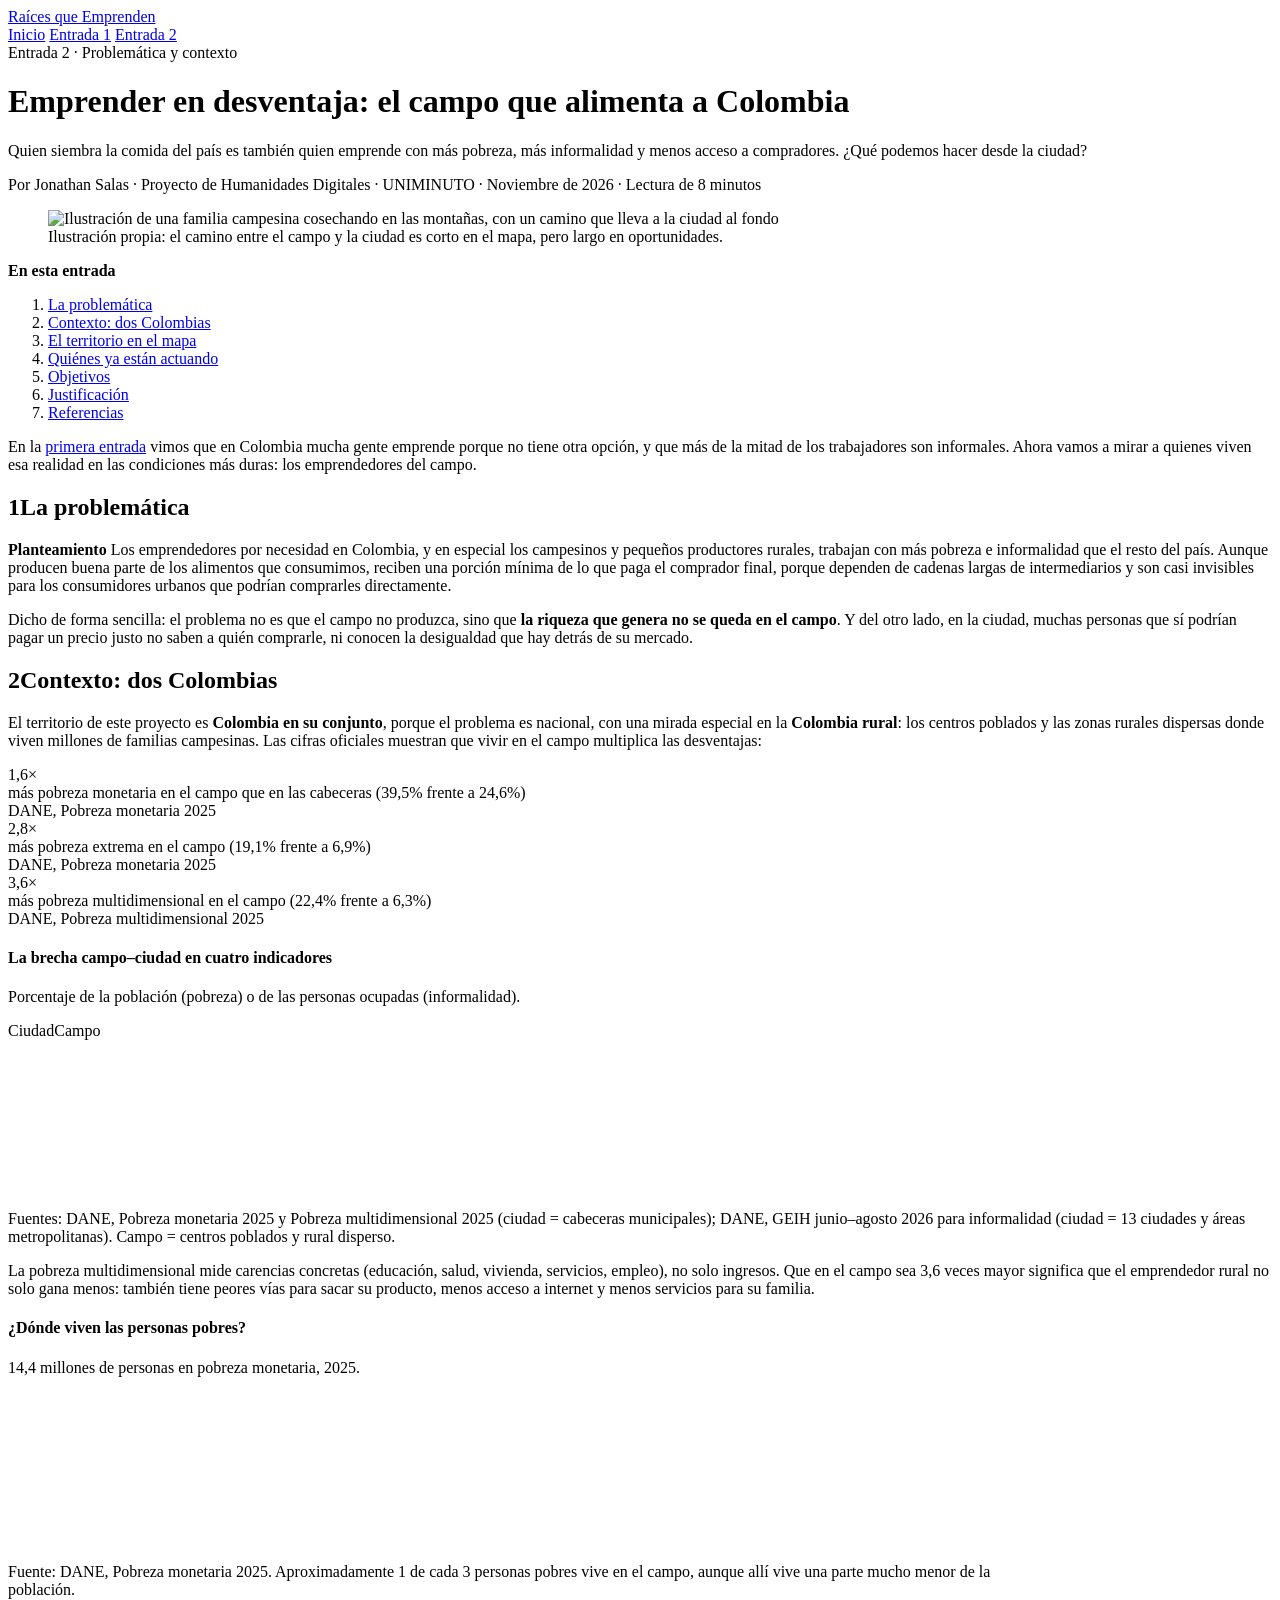
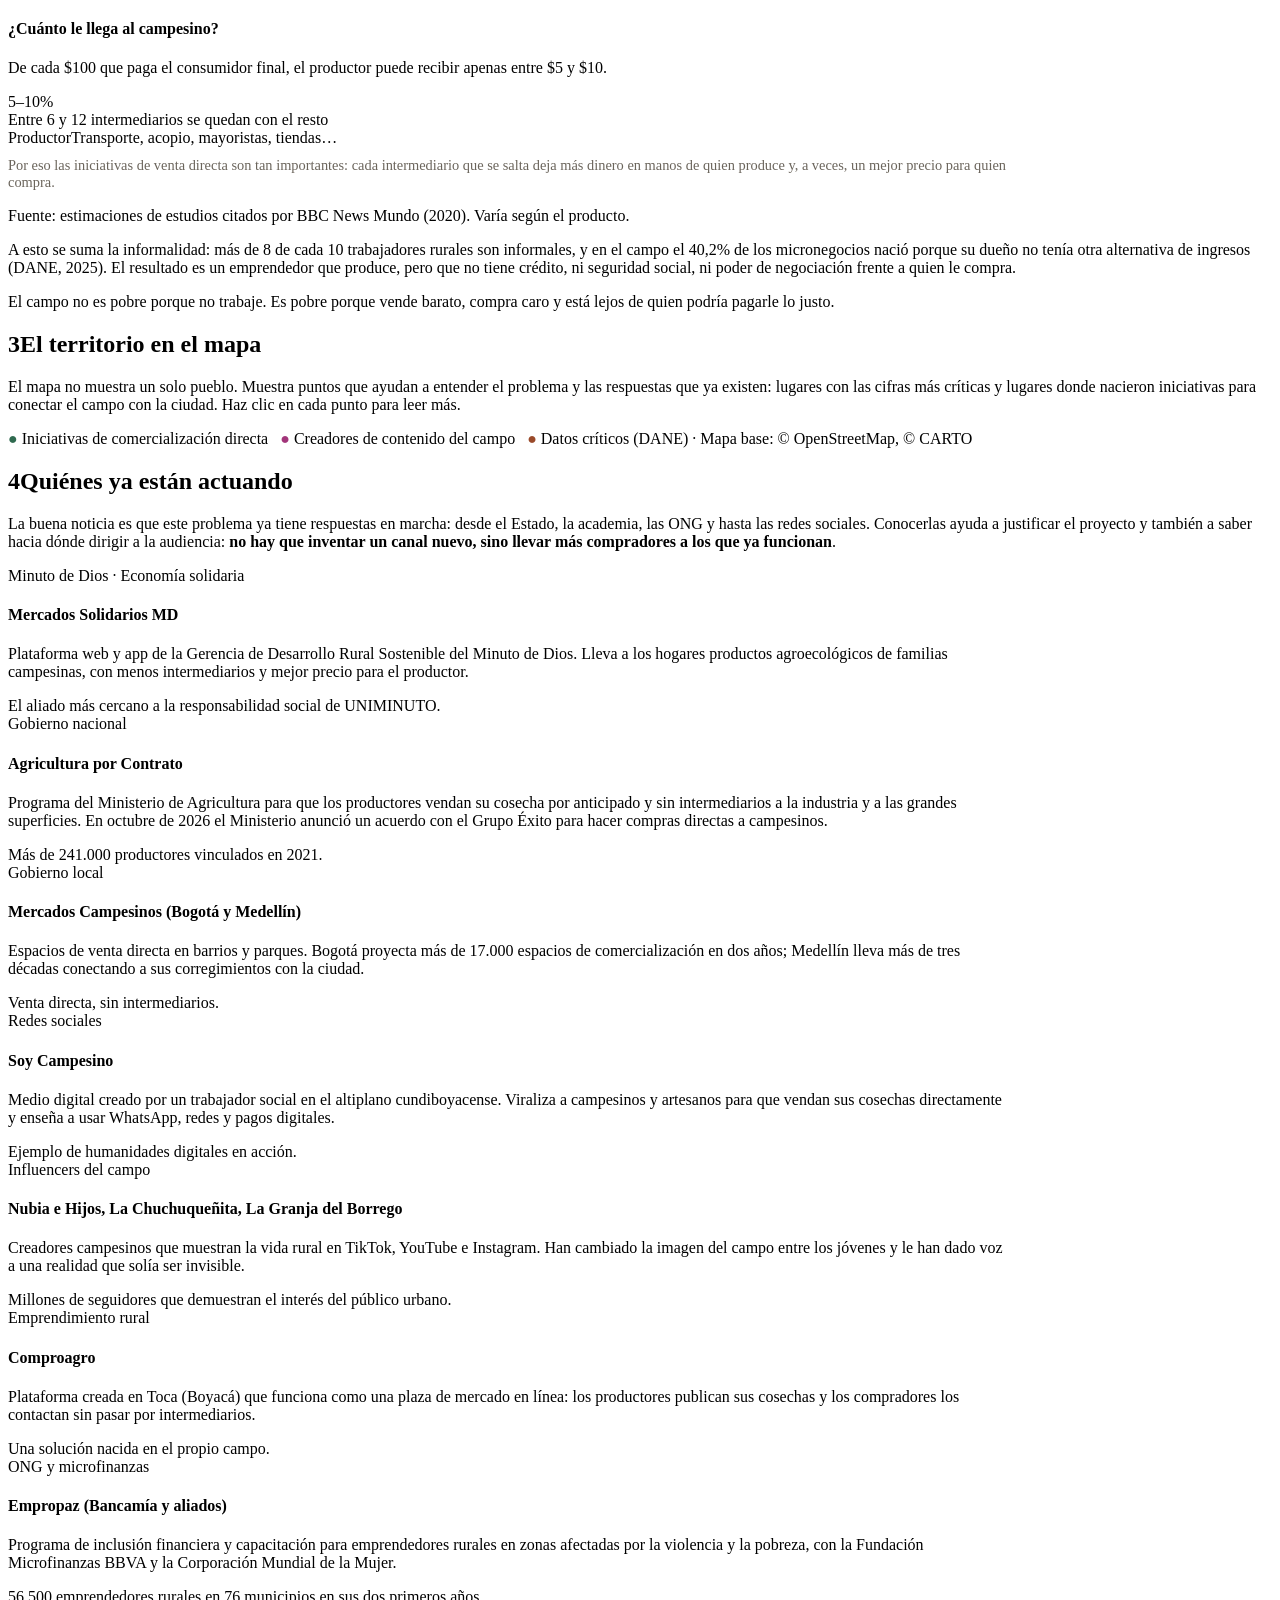
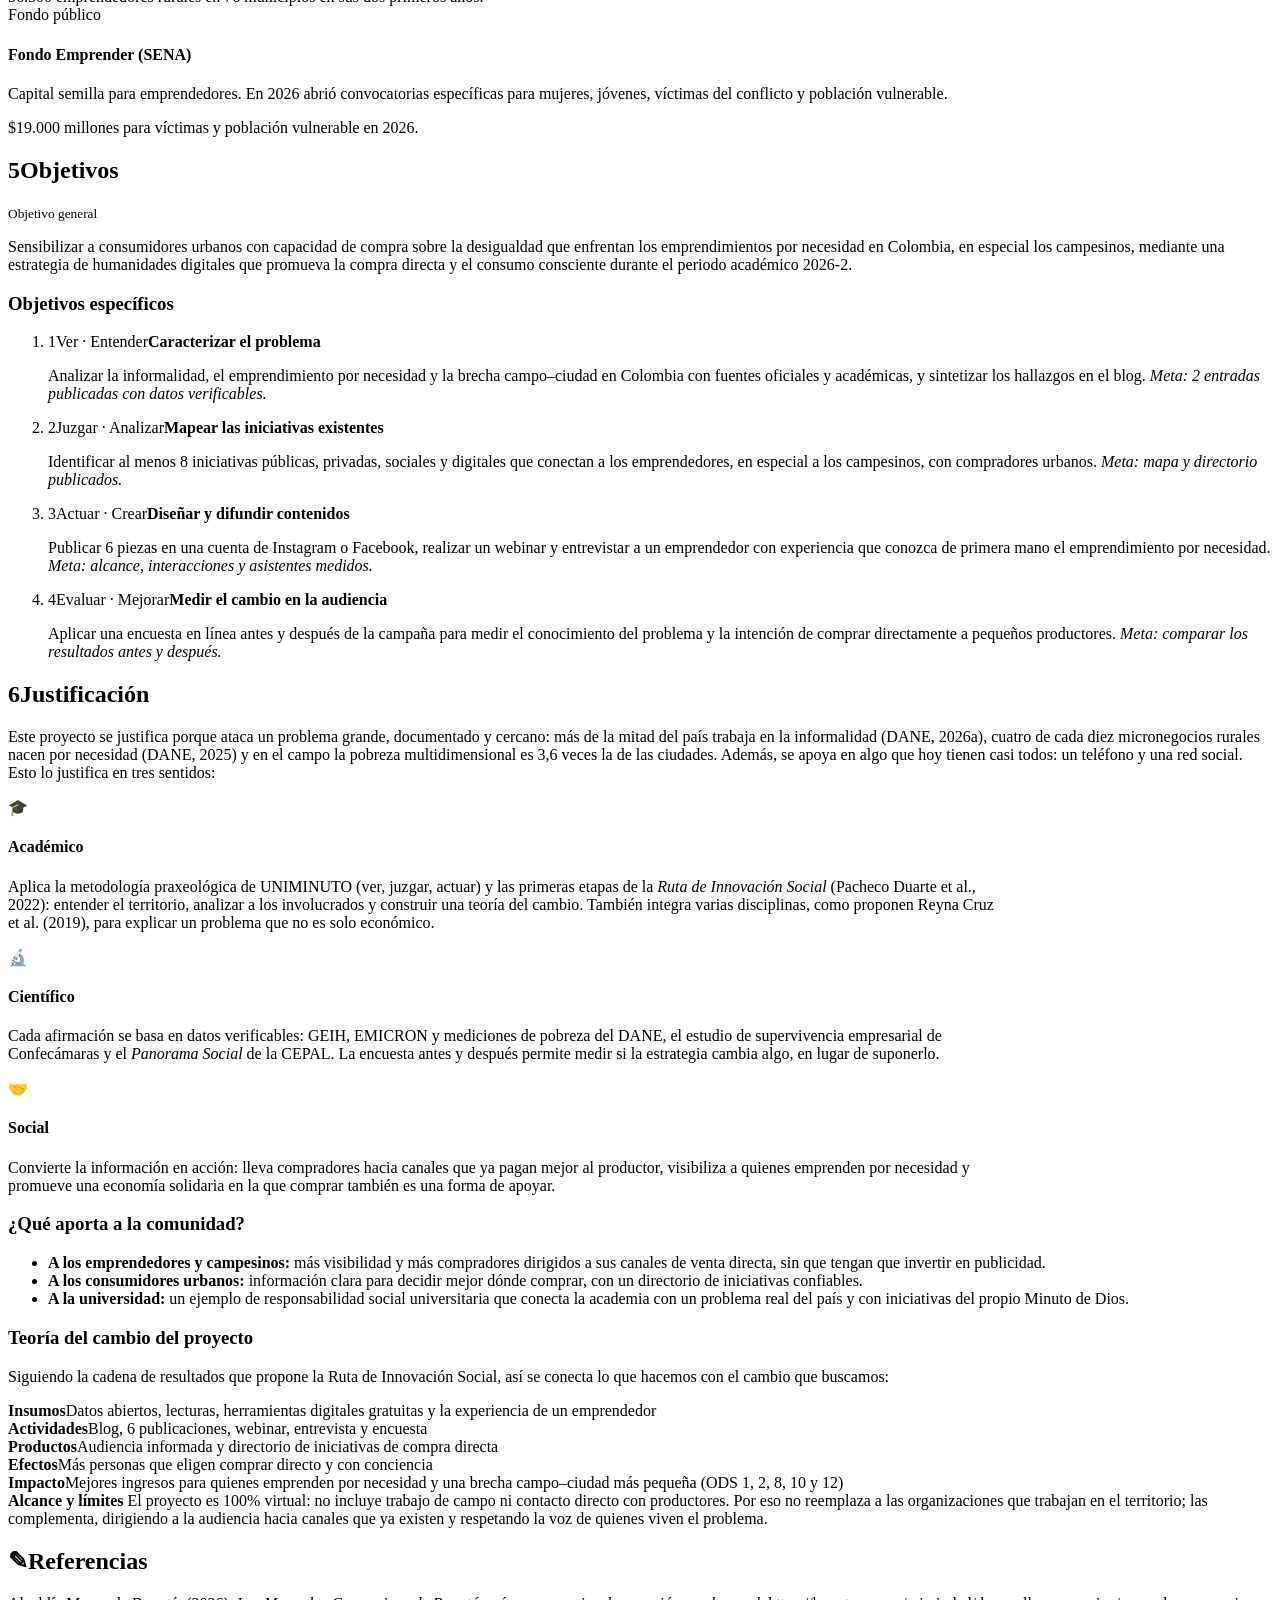
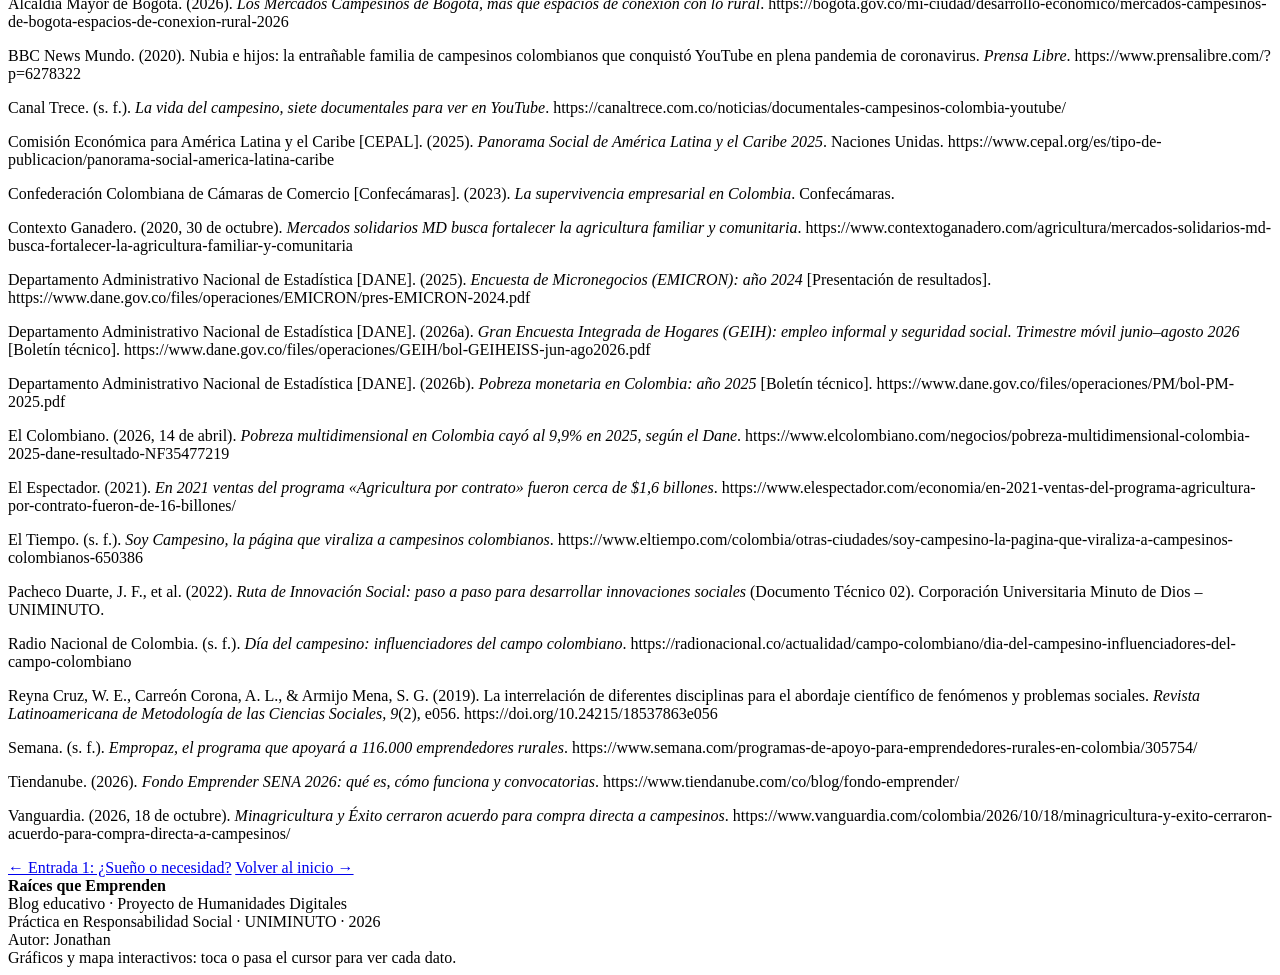
==== entrada-2.html @ 7515c610 "Add files via upload" ====
<!DOCTYPE html>
<html lang="es">
<head>
  <meta charset="utf-8">
  <meta name="viewport" content="width=device-width, initial-scale=1">
  <title>Emprender en desventaja: el campo que alimenta a Colombia | Raíces que Emprenden</title>
  <meta name="description" content="Entrada 2: problemática, contexto con mapa, objetivos, justificación y referencias del proyecto sobre emprendimiento por necesidad y brecha campo–ciudad en Colombia.">
  <link rel="icon" href="assets/img/logo.svg" type="image/svg+xml">
  <link rel="preconnect" href="https://fonts.googleapis.com">
  <link rel="preconnect" href="https://fonts.gstatic.com" crossorigin>
  <link href="https://fonts.googleapis.com/css2?family=Fraunces:ital,opsz,wght@0,9..144,600;0,9..144,700;0,9..144,800;1,9..144,700&family=Inter:wght@400;500;600;700;800&display=swap" rel="stylesheet">
  <link rel="stylesheet" href="assets/vendor/leaflet.css">
  <link rel="stylesheet" href="assets/css/styles.css">
</head>
<body>

<header class="topbar">
  <div class="topbar-inner">
    <a class="marca" href="index.html"><img class="marca-logo" src="assets/img/logo.svg" alt=""><span class="marca-nombre">Raíces que Emprenden</span></a>
    <nav class="nav" aria-label="Principal">
      <a href="index.html">Inicio</a>
      <a href="entrada-1.html">Entrada 1</a>
      <a href="entrada-2.html" aria-current="page">Entrada 2</a>
    </nav>
  </div>
</header>

<header class="post-header">
  <span class="eyebrow">Entrada 2 · Problemática y contexto</span>
  <h1>Emprender en desventaja: el campo que alimenta a Colombia</h1>
  <p class="subtitulo">Quien siembra la comida del país es también quien emprende con más pobreza, más informalidad y menos acceso a compradores. ¿Qué podemos hacer desde la ciudad?</p>
  <p class="meta">Por Jonathan Salas · Proyecto de Humanidades Digitales · UNIMINUTO · Noviembre de 2026 · Lectura de 8 minutos</p>
</header>

<div class="portada-entrada">
  <figure>
    <img src="assets/img/portada-entrada2.svg" alt="Ilustración de una familia campesina cosechando en las montañas, con un camino que lleva a la ciudad al fondo">
    <figcaption>Ilustración propia: el camino entre el campo y la ciudad es corto en el mapa, pero largo en oportunidades.</figcaption>
  </figure>
</div>

<main class="contenido">

  <nav class="indice" aria-label="Contenido de la entrada">
    <strong>En esta entrada</strong>
    <ol>
      <li><a href="#problematica">La problemática</a></li>
      <li><a href="#contexto">Contexto: dos Colombias</a></li>
      <li><a href="#mapa-sec">El territorio en el mapa</a></li>
      <li><a href="#iniciativas">Quiénes ya están actuando</a></li>
      <li><a href="#objetivos">Objetivos</a></li>
      <li><a href="#justificacion">Justificación</a></li>
      <li><a href="#referencias">Referencias</a></li>
    </ol>
  </nav>

  <p>En la <a href="entrada-1.html">primera entrada</a> vimos que en Colombia mucha gente emprende porque no tiene otra opción, y que más de la mitad de los trabajadores son informales. Ahora vamos a mirar a quienes viven esa realidad en las condiciones más duras: los emprendedores del campo.</p>

  <h2 id="problematica"><span class="num">1</span>La problemática</h2>

  <div class="nota tierra">
    <b class="titulo">Planteamiento</b>
    Los emprendedores por necesidad en Colombia, y en especial los campesinos y pequeños productores rurales, trabajan con más pobreza e informalidad que el resto del país. Aunque producen buena parte de los alimentos que consumimos, reciben una porción mínima de lo que paga el comprador final, porque dependen de cadenas largas de intermediarios y son casi invisibles para los consumidores urbanos que podrían comprarles directamente.
  </div>

  <p>Dicho de forma sencilla: el problema no es que el campo no produzca, sino que <strong>la riqueza que genera no se queda en el campo</strong>. Y del otro lado, en la ciudad, muchas personas que sí podrían pagar un precio justo no saben a quién comprarle, ni conocen la desigualdad que hay detrás de su mercado.</p>

  <h2 id="contexto"><span class="num">2</span>Contexto: dos Colombias</h2>
  <p>El territorio de este proyecto es <strong>Colombia en su conjunto</strong>, porque el problema es nacional, con una mirada especial en la <strong>Colombia rural</strong>: los centros poblados y las zonas rurales dispersas donde viven millones de familias campesinas. Las cifras oficiales muestran que vivir en el campo multiplica las desventajas:</p>

  <div class="cifras">
    <div class="cifra campo"><div class="valor">1,6×</div><div class="etiqueta">más pobreza monetaria en el campo que en las cabeceras (39,5% frente a 24,6%)</div><div class="fuente">DANE, Pobreza monetaria 2025</div></div>
    <div class="cifra campo"><div class="valor">2,8×</div><div class="etiqueta">más pobreza extrema en el campo (19,1% frente a 6,9%)</div><div class="fuente">DANE, Pobreza monetaria 2025</div></div>
    <div class="cifra campo"><div class="valor">3,6×</div><div class="etiqueta">más pobreza multidimensional en el campo (22,4% frente a 6,3%)</div><div class="fuente">DANE, Pobreza multidimensional 2025</div></div>
  </div>

  <div class="grafico">
    <h4>La brecha campo–ciudad en cuatro indicadores</h4>
    <p class="bajada">Porcentaje de la población (pobreza) o de las personas ocupadas (informalidad).</p>
    <div class="leyenda"><span class="l-ciudad">Ciudad</span><span class="l-campo">Campo</span></div>
    <div class="lienzo"><canvas id="g-brecha" aria-label="Gráfico de barras: pobreza monetaria ciudad 24,6% campo 39,5%; pobreza extrema 6,9% y 19,1%; pobreza multidimensional 6,3% y 22,4%; informalidad 40,7% y 83,1%"></canvas></div>
    <p class="fuente">Fuentes: DANE, Pobreza monetaria 2025 y Pobreza multidimensional 2025 (ciudad = cabeceras municipales); DANE, GEIH junio–agosto 2026 para informalidad (ciudad = 13 ciudades y áreas metropolitanas). Campo = centros poblados y rural disperso.</p>
  </div>

  <p>La pobreza multidimensional mide carencias concretas (educación, salud, vivienda, servicios, empleo), no solo ingresos. Que en el campo sea 3,6 veces mayor significa que el emprendedor rural no solo gana menos: también tiene peores vías para sacar su producto, menos acceso a internet y menos servicios para su familia.</p>

  <div class="dos-col amplio" style="max-width:1000px">
    <div class="grafico">
      <h4>¿Dónde viven las personas pobres?</h4>
      <p class="bajada">14,4 millones de personas en pobreza monetaria, 2025.</p>
      <div class="lienzo bajo"><canvas id="g-pobres" aria-label="Gráfico de dona: 9,8 millones en ciudades y cabeceras, 4,6 millones en el campo"></canvas></div>
      <p class="fuente">Fuente: DANE, Pobreza monetaria 2025. Aproximadamente 1 de cada 3 personas pobres vive en el campo, aunque allí vive una parte mucho menor de la población.</p>
    </div>
    <div class="grafico">
      <h4>¿Cuánto le llega al campesino?</h4>
      <p class="bajada">De cada $100 que paga el consumidor final, el productor puede recibir apenas entre $5 y $10.</p>
      <div class="precio">
        <div class="barra"><div class="p-campesino">5–10%</div><div class="p-inter">Entre 6 y 12 intermediarios se quedan con el resto</div></div>
        <div class="rotulos"><span>Productor</span><span>Transporte, acopio, mayoristas, tiendas…</span></div>
      </div>
      <p style="font-size:.9rem;color:#6b655c;margin:10px 0 0">Por eso las iniciativas de venta directa son tan importantes: cada intermediario que se salta deja más dinero en manos de quien produce y, a veces, un mejor precio para quien compra.</p>
      <p class="fuente">Fuente: estimaciones de estudios citados por BBC News Mundo (2020). Varía según el producto.</p>
    </div>
  </div>

  <p>A esto se suma la informalidad: más de 8 de cada 10 trabajadores rurales son informales, y en el campo el 40,2% de los micronegocios nació porque su dueño no tenía otra alternativa de ingresos (DANE, 2025). El resultado es un emprendedor que produce, pero que no tiene crédito, ni seguridad social, ni poder de negociación frente a quien le compra.</p>

  <p class="destacado">El campo no es pobre porque no trabaje. Es pobre porque vende barato, compra caro y está lejos de quien podría pagarle lo justo.</p>

  <h2 id="mapa-sec"><span class="num">3</span>El territorio en el mapa</h2>
  <p>El mapa no muestra un solo pueblo. Muestra puntos que ayudan a entender el problema y las respuestas que ya existen: lugares con las cifras más críticas y lugares donde nacieron iniciativas para conectar el campo con la ciudad. Haz clic en cada punto para leer más.</p>

  <div class="mapa-wrap amplio" style="max-width:1000px">
    <div id="mapa" role="region" aria-label="Mapa de Colombia con iniciativas de venta directa y datos de pobreza e informalidad"></div>
    <div class="pie">
      <span style="color:#2f6a4f;font-weight:700">●</span> Iniciativas de comercialización directa &nbsp;
      <span style="color:#a2357a;font-weight:700">●</span> Creadores de contenido del campo &nbsp;
      <span style="color:#9a4a2a;font-weight:700">●</span> Datos críticos (DANE) · Mapa base: © OpenStreetMap, © CARTO
    </div>
  </div>

  <h2 id="iniciativas"><span class="num">4</span>Quiénes ya están actuando</h2>
  <p>La buena noticia es que este problema ya tiene respuestas en marcha: desde el Estado, la academia, las ONG y hasta las redes sociales. Conocerlas ayuda a justificar el proyecto y también a saber hacia dónde dirigir a la audiencia: <strong>no hay que inventar un canal nuevo, sino llevar más compradores a los que ya funcionan</strong>.</p>

  <div class="tarjetas amplio" style="max-width:1000px">
    <div class="tarjeta">
      <span class="tipo">Minuto de Dios · Economía solidaria</span>
      <h4>Mercados Solidarios MD</h4>
      <p>Plataforma web y app de la Gerencia de Desarrollo Rural Sostenible del Minuto de Dios. Lleva a los hogares productos agroecológicos de familias campesinas, con menos intermediarios y mejor precio para el productor.</p>
      <div class="dato">El aliado más cercano a la responsabilidad social de UNIMINUTO.</div>
    </div>
    <div class="tarjeta">
      <span class="tipo gob">Gobierno nacional</span>
      <h4>Agricultura por Contrato</h4>
      <p>Programa del Ministerio de Agricultura para que los productores vendan su cosecha por anticipado y sin intermediarios a la industria y a las grandes superficies. En octubre de 2026 el Ministerio anunció un acuerdo con el Grupo Éxito para hacer compras directas a campesinos.</p>
      <div class="dato">Más de 241.000 productores vinculados en 2021.</div>
    </div>
    <div class="tarjeta">
      <span class="tipo gob">Gobierno local</span>
      <h4>Mercados Campesinos (Bogotá y Medellín)</h4>
      <p>Espacios de venta directa en barrios y parques. Bogotá proyecta más de 17.000 espacios de comercialización en dos años; Medellín lleva más de tres décadas conectando a sus corregimientos con la ciudad.</p>
      <div class="dato">Venta directa, sin intermediarios.</div>
    </div>
    <div class="tarjeta">
      <span class="tipo red">Redes sociales</span>
      <h4>Soy Campesino</h4>
      <p>Medio digital creado por un trabajador social en el altiplano cundiboyacense. Viraliza a campesinos y artesanos para que vendan sus cosechas directamente y enseña a usar WhatsApp, redes y pagos digitales.</p>
      <div class="dato">Ejemplo de humanidades digitales en acción.</div>
    </div>
    <div class="tarjeta">
      <span class="tipo red">Influencers del campo</span>
      <h4>Nubia e Hijos, La Chuchuqueñita, La Granja del Borrego</h4>
      <p>Creadores campesinos que muestran la vida rural en TikTok, YouTube e Instagram. Han cambiado la imagen del campo entre los jóvenes y le han dado voz a una realidad que solía ser invisible.</p>
      <div class="dato">Millones de seguidores que demuestran el interés del público urbano.</div>
    </div>
    <div class="tarjeta">
      <span class="tipo">Emprendimiento rural</span>
      <h4>Comproagro</h4>
      <p>Plataforma creada en Toca (Boyacá) que funciona como una plaza de mercado en línea: los productores publican sus cosechas y los compradores los contactan sin pasar por intermediarios.</p>
      <div class="dato">Una solución nacida en el propio campo.</div>
    </div>
    <div class="tarjeta">
      <span class="tipo ong">ONG y microfinanzas</span>
      <h4>Empropaz (Bancamía y aliados)</h4>
      <p>Programa de inclusión financiera y capacitación para emprendedores rurales en zonas afectadas por la violencia y la pobreza, con la Fundación Microfinanzas BBVA y la Corporación Mundial de la Mujer.</p>
      <div class="dato">56.500 emprendedores rurales en 76 municipios en sus dos primeros años.</div>
    </div>
    <div class="tarjeta">
      <span class="tipo gob">Fondo público</span>
      <h4>Fondo Emprender (SENA)</h4>
      <p>Capital semilla para emprendedores. En 2026 abrió convocatorias específicas para mujeres, jóvenes, víctimas del conflicto y población vulnerable.</p>
      <div class="dato">$19.000 millones para víctimas y población vulnerable en 2026.</div>
    </div>
  </div>

  <h2 id="objetivos"><span class="num">5</span>Objetivos</h2>

  <div class="objetivo-general">
    <small>Objetivo general</small>
    <p>Sensibilizar a consumidores urbanos con capacidad de compra sobre la desigualdad que enfrentan los emprendimientos por necesidad en Colombia, en especial los campesinos, mediante una estrategia de humanidades digitales que promueva la compra directa y el consumo consciente durante el periodo académico 2026-2.</p>
  </div>

  <h3>Objetivos específicos</h3>
  <ol class="linea-tiempo">
    <li><span class="n">1</span><span class="etapa">Ver · Entender</span><b>Caracterizar el problema</b><p>Analizar la informalidad, el emprendimiento por necesidad y la brecha campo–ciudad en Colombia con fuentes oficiales y académicas, y sintetizar los hallazgos en el blog. <em>Meta: 2 entradas publicadas con datos verificables.</em></p></li>
    <li><span class="n">2</span><span class="etapa">Juzgar · Analizar</span><b>Mapear las iniciativas existentes</b><p>Identificar al menos 8 iniciativas públicas, privadas, sociales y digitales que conectan a los emprendedores, en especial a los campesinos, con compradores urbanos. <em>Meta: mapa y directorio publicados.</em></p></li>
    <li><span class="n">3</span><span class="etapa">Actuar · Crear</span><b>Diseñar y difundir contenidos</b><p>Publicar 6 piezas en una cuenta de Instagram o Facebook, realizar un webinar y entrevistar a un emprendedor con experiencia que conozca de primera mano el emprendimiento por necesidad. <em>Meta: alcance, interacciones y asistentes medidos.</em></p></li>
    <li><span class="n">4</span><span class="etapa">Evaluar · Mejorar</span><b>Medir el cambio en la audiencia</b><p>Aplicar una encuesta en línea antes y después de la campaña para medir el conocimiento del problema y la intención de comprar directamente a pequeños productores. <em>Meta: comparar los resultados antes y después.</em></p></li>
  </ol>

  <h2 id="justificacion"><span class="num">6</span>Justificación</h2>
  <p>Este proyecto se justifica porque ataca un problema grande, documentado y cercano: más de la mitad del país trabaja en la informalidad (DANE, 2026a), cuatro de cada diez micronegocios rurales nacen por necesidad (DANE, 2025) y en el campo la pobreza multidimensional es 3,6 veces la de las ciudades. Además, se apoya en algo que hoy tienen casi todos: un teléfono y una red social. Esto lo justifica en tres sentidos:</p>

  <div class="justif amplio" style="max-width:1000px">
    <div class="tarjeta">
      <span class="ico">🎓</span>
      <h4>Académico</h4>
      <p>Aplica la metodología praxeológica de UNIMINUTO (ver, juzgar, actuar) y las primeras etapas de la <em>Ruta de Innovación Social</em> (Pacheco Duarte et al., 2022): entender el territorio, analizar a los involucrados y construir una teoría del cambio. También integra varias disciplinas, como proponen Reyna Cruz et al. (2019), para explicar un problema que no es solo económico.</p>
    </div>
    <div class="tarjeta">
      <span class="ico">🔬</span>
      <h4>Científico</h4>
      <p>Cada afirmación se basa en datos verificables: GEIH, EMICRON y mediciones de pobreza del DANE, el estudio de supervivencia empresarial de Confecámaras y el <em>Panorama Social</em> de la CEPAL. La encuesta antes y después permite medir si la estrategia cambia algo, en lugar de suponerlo.</p>
    </div>
    <div class="tarjeta">
      <span class="ico">🤝</span>
      <h4>Social</h4>
      <p>Convierte la información en acción: lleva compradores hacia canales que ya pagan mejor al productor, visibiliza a quienes emprenden por necesidad y promueve una economía solidaria en la que comprar también es una forma de apoyar.</p>
    </div>
  </div>

  <h3>¿Qué aporta a la comunidad?</h3>
  <ul>
    <li><strong>A los emprendedores y campesinos:</strong> más visibilidad y más compradores dirigidos a sus canales de venta directa, sin que tengan que invertir en publicidad.</li>
    <li><strong>A los consumidores urbanos:</strong> información clara para decidir mejor dónde comprar, con un directorio de iniciativas confiables.</li>
    <li><strong>A la universidad:</strong> un ejemplo de responsabilidad social universitaria que conecta la academia con un problema real del país y con iniciativas del propio Minuto de Dios.</li>
  </ul>

  <h3>Teoría del cambio del proyecto</h3>
  <p>Siguiendo la cadena de resultados que propone la Ruta de Innovación Social, así se conecta lo que hacemos con el cambio que buscamos:</p>
  <div class="tdc amplio" style="max-width:1000px">
    <div><b>Insumos</b>Datos abiertos, lecturas, herramientas digitales gratuitas y la experiencia de un emprendedor</div>
    <div><b>Actividades</b>Blog, 6 publicaciones, webinar, entrevista y encuesta</div>
    <div><b>Productos</b>Audiencia informada y directorio de iniciativas de compra directa</div>
    <div><b>Efectos</b>Más personas que eligen comprar directo y con conciencia</div>
    <div><b>Impacto</b>Mejores ingresos para quienes emprenden por necesidad y una brecha campo–ciudad más pequeña (ODS 1, 2, 8, 10 y 12)</div>
  </div>

  <div class="nota">
    <b class="titulo">Alcance y límites</b>
    El proyecto es 100% virtual: no incluye trabajo de campo ni contacto directo con productores. Por eso no reemplaza a las organizaciones que trabajan en el territorio; las complementa, dirigiendo a la audiencia hacia canales que ya existen y respetando la voz de quienes viven el problema.
  </div>

  <h2 id="referencias"><span class="num">✎</span>Referencias</h2>
  <div class="referencias">
    <p>Alcaldía Mayor de Bogotá. (2026). <em>Los Mercados Campesinos de Bogotá, más que espacios de conexión con lo rural</em>. https://bogota.gov.co/mi-ciudad/desarrollo-economico/mercados-campesinos-de-bogota-espacios-de-conexion-rural-2026</p>
    <p>BBC News Mundo. (2020). Nubia e hijos: la entrañable familia de campesinos colombianos que conquistó YouTube en plena pandemia de coronavirus. <em>Prensa Libre</em>. https://www.prensalibre.com/?p=6278322</p>
    <p>Canal Trece. (s.&nbsp;f.). <em>La vida del campesino, siete documentales para ver en YouTube</em>. https://canaltrece.com.co/noticias/documentales-campesinos-colombia-youtube/</p>
    <p>Comisión Económica para América Latina y el Caribe [CEPAL]. (2025). <em>Panorama Social de América Latina y el Caribe 2025</em>. Naciones Unidas. https://www.cepal.org/es/tipo-de-publicacion/panorama-social-america-latina-caribe</p>
    <p>Confederación Colombiana de Cámaras de Comercio [Confecámaras]. (2023). <em>La supervivencia empresarial en Colombia</em>. Confecámaras.</p>
    <p>Contexto Ganadero. (2020, 30 de octubre). <em>Mercados solidarios MD busca fortalecer la agricultura familiar y comunitaria</em>. https://www.contextoganadero.com/agricultura/mercados-solidarios-md-busca-fortalecer-la-agricultura-familiar-y-comunitaria</p>
    <p>Departamento Administrativo Nacional de Estadística [DANE]. (2025). <em>Encuesta de Micronegocios (EMICRON): año 2024</em> [Presentación de resultados]. https://www.dane.gov.co/files/operaciones/EMICRON/pres-EMICRON-2024.pdf</p>
    <p>Departamento Administrativo Nacional de Estadística [DANE]. (2026a). <em>Gran Encuesta Integrada de Hogares (GEIH): empleo informal y seguridad social. Trimestre móvil junio–agosto 2026</em> [Boletín técnico]. https://www.dane.gov.co/files/operaciones/GEIH/bol-GEIHEISS-jun-ago2026.pdf</p>
    <p>Departamento Administrativo Nacional de Estadística [DANE]. (2026b). <em>Pobreza monetaria en Colombia: año 2025</em> [Boletín técnico]. https://www.dane.gov.co/files/operaciones/PM/bol-PM-2025.pdf</p>
    <p>El Colombiano. (2026, 14 de abril). <em>Pobreza multidimensional en Colombia cayó al 9,9% en 2025, según el Dane</em>. https://www.elcolombiano.com/negocios/pobreza-multidimensional-colombia-2025-dane-resultado-NF35477219</p>
    <p>El Espectador. (2021). <em>En 2021 ventas del programa «Agricultura por contrato» fueron cerca de $1,6 billones</em>. https://www.elespectador.com/economia/en-2021-ventas-del-programa-agricultura-por-contrato-fueron-de-16-billones/</p>
    <p>El Tiempo. (s.&nbsp;f.). <em>Soy Campesino, la página que viraliza a campesinos colombianos</em>. https://www.eltiempo.com/colombia/otras-ciudades/soy-campesino-la-pagina-que-viraliza-a-campesinos-colombianos-650386</p>
    <p>Pacheco Duarte, J. F., et al. (2022). <em>Ruta de Innovación Social: paso a paso para desarrollar innovaciones sociales</em> (Documento Técnico 02). Corporación Universitaria Minuto de Dios – UNIMINUTO.</p>
    <p>Radio Nacional de Colombia. (s.&nbsp;f.). <em>Día del campesino: influenciadores del campo colombiano</em>. https://radionacional.co/actualidad/campo-colombiano/dia-del-campesino-influenciadores-del-campo-colombiano</p>
    <p>Reyna Cruz, W. E., Carreón Corona, A. L., &amp; Armijo Mena, S. G. (2019). La interrelación de diferentes disciplinas para el abordaje científico de fenómenos y problemas sociales. <em>Revista Latinoamericana de Metodología de las Ciencias Sociales, 9</em>(2), e056. https://doi.org/10.24215/18537863e056</p>
    <p>Semana. (s.&nbsp;f.). <em>Empropaz, el programa que apoyará a 116.000 emprendedores rurales</em>. https://www.semana.com/programas-de-apoyo-para-emprendedores-rurales-en-colombia/305754/</p>
    <p>Tiendanube. (2026). <em>Fondo Emprender SENA 2026: qué es, cómo funciona y convocatorias</em>. https://www.tiendanube.com/co/blog/fondo-emprender/</p>
    <p>Vanguardia. (2026, 18 de octubre). <em>Minagricultura y Éxito cerraron acuerdo para compra directa a campesinos</em>. https://www.vanguardia.com/colombia/2026/10/18/minagricultura-y-exito-cerraron-acuerdo-para-compra-directa-a-campesinos/</p>
  </div>

  <div class="siguiente">
    <a href="entrada-1.html">← Entrada 1: ¿Sueño o necesidad?</a>
    <a href="index.html">Volver al inicio →</a>
  </div>
</main>

<footer class="pie-sitio">
  <div class="in">
    <div><b>Raíces que Emprenden</b><br>Blog educativo · Proyecto de Humanidades Digitales<br>Práctica en Responsabilidad Social · UNIMINUTO · 2026</div>
    <div>Autor: Jonathan<br>Gráficos y mapa interactivos: toca o pasa el cursor para ver cada dato.</div>
  </div>
</footer>

<script src="assets/vendor/chart.umd.js"></script>
<script src="assets/vendor/leaflet.js"></script>
<script src="assets/js/graficos.js"></script>
<script src="assets/js/mapa.js"></script>
</body>
</html>
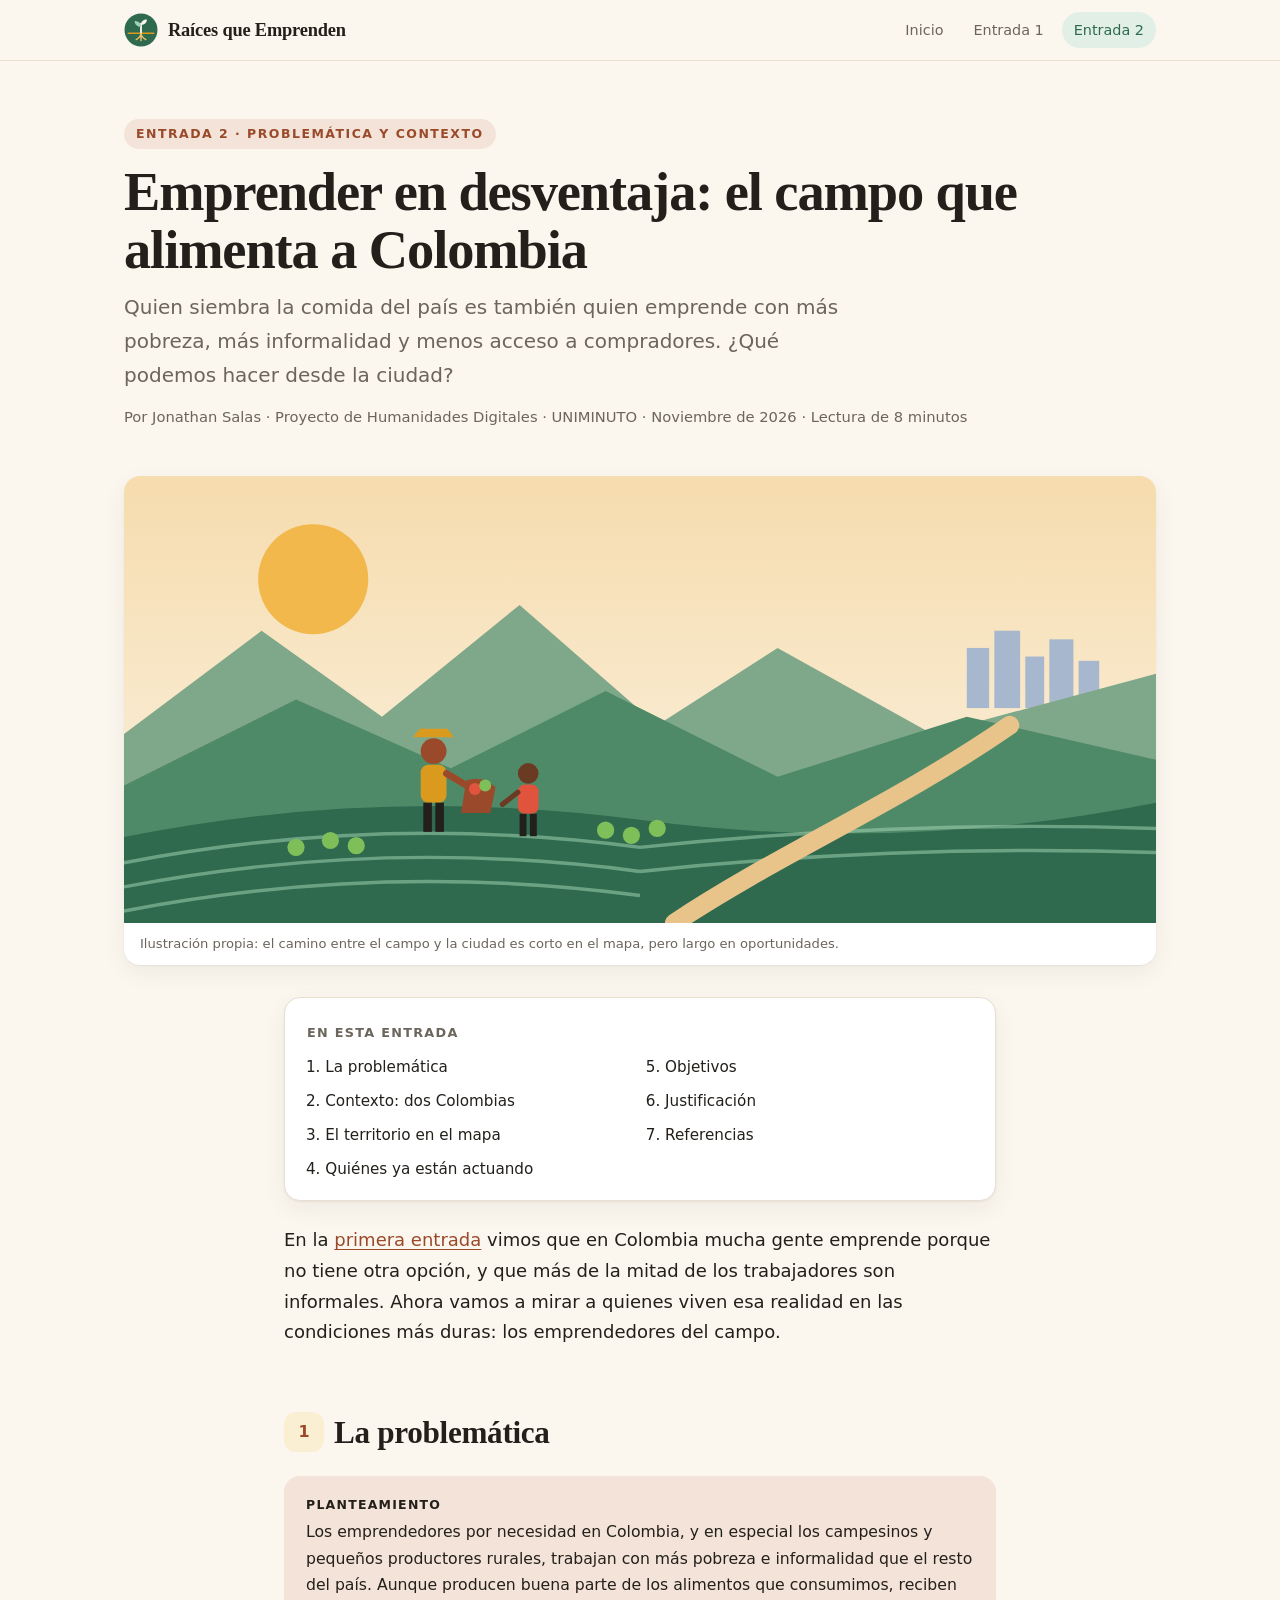
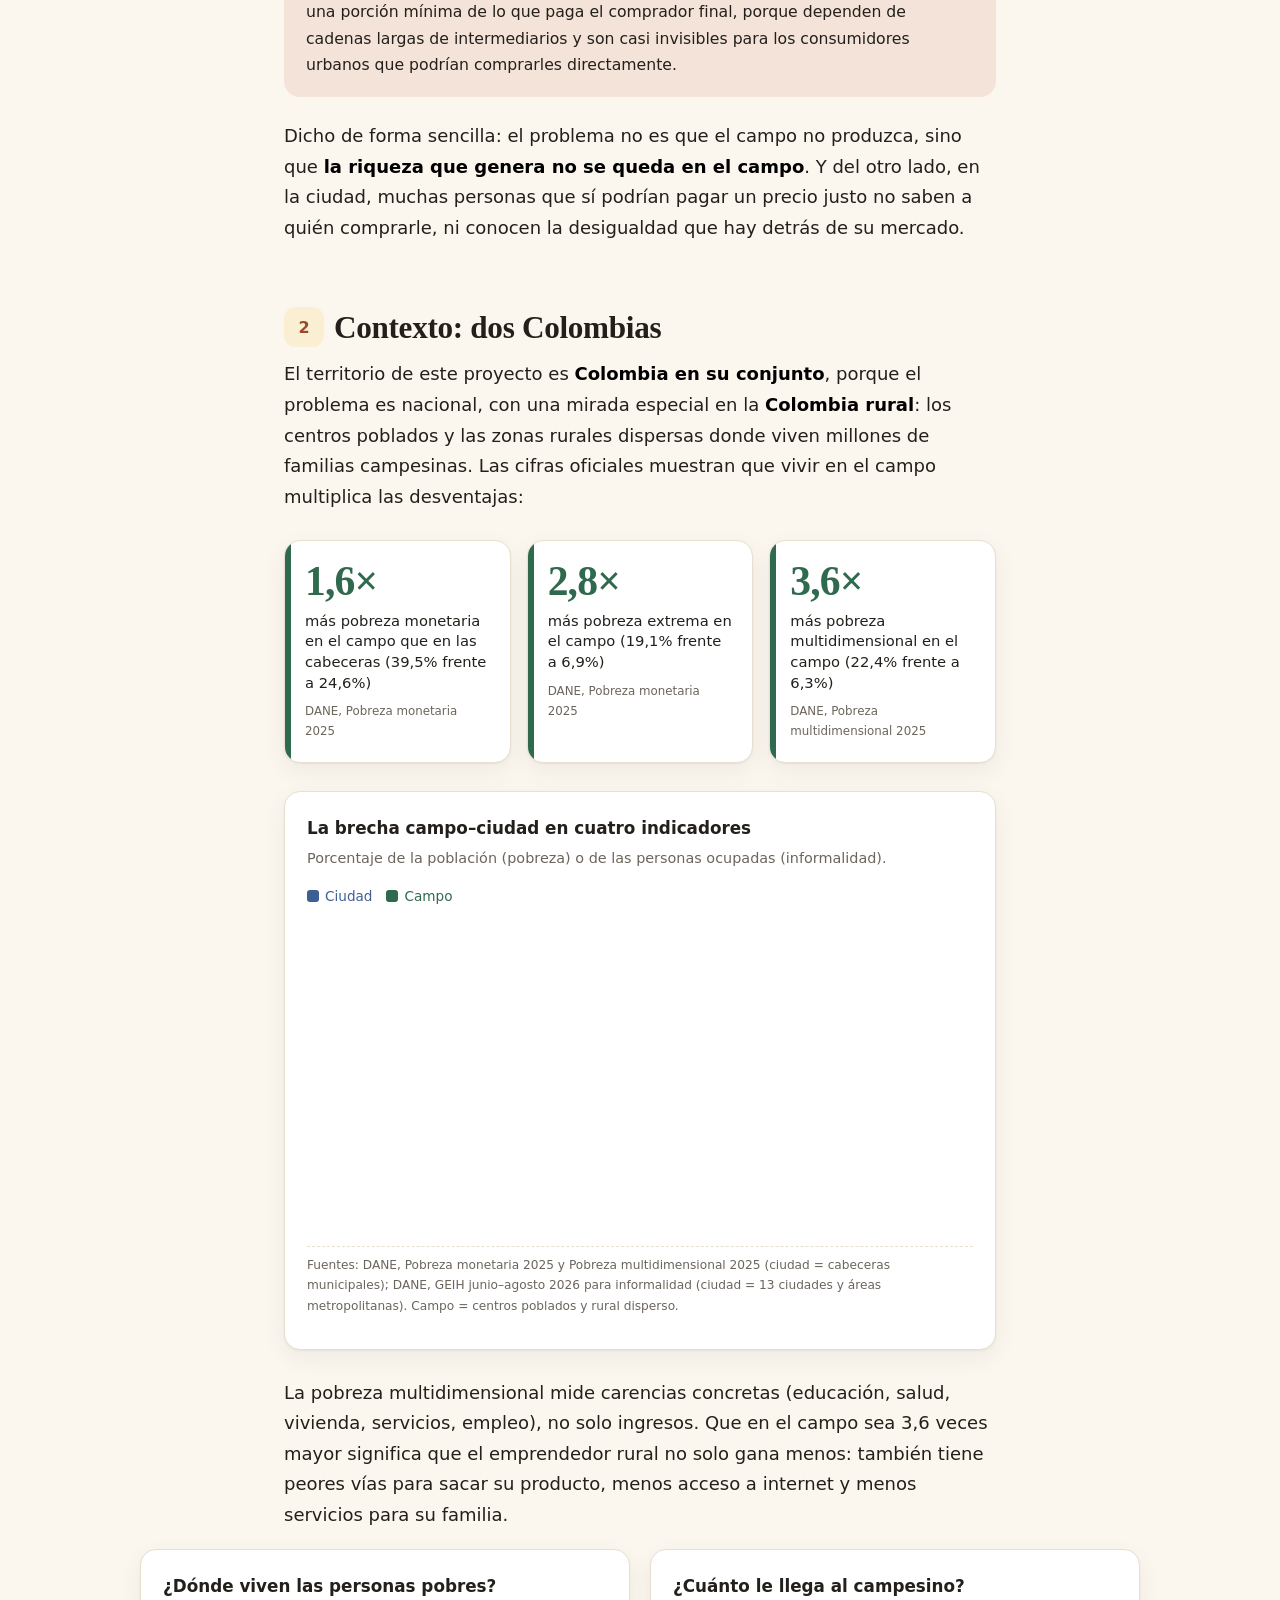
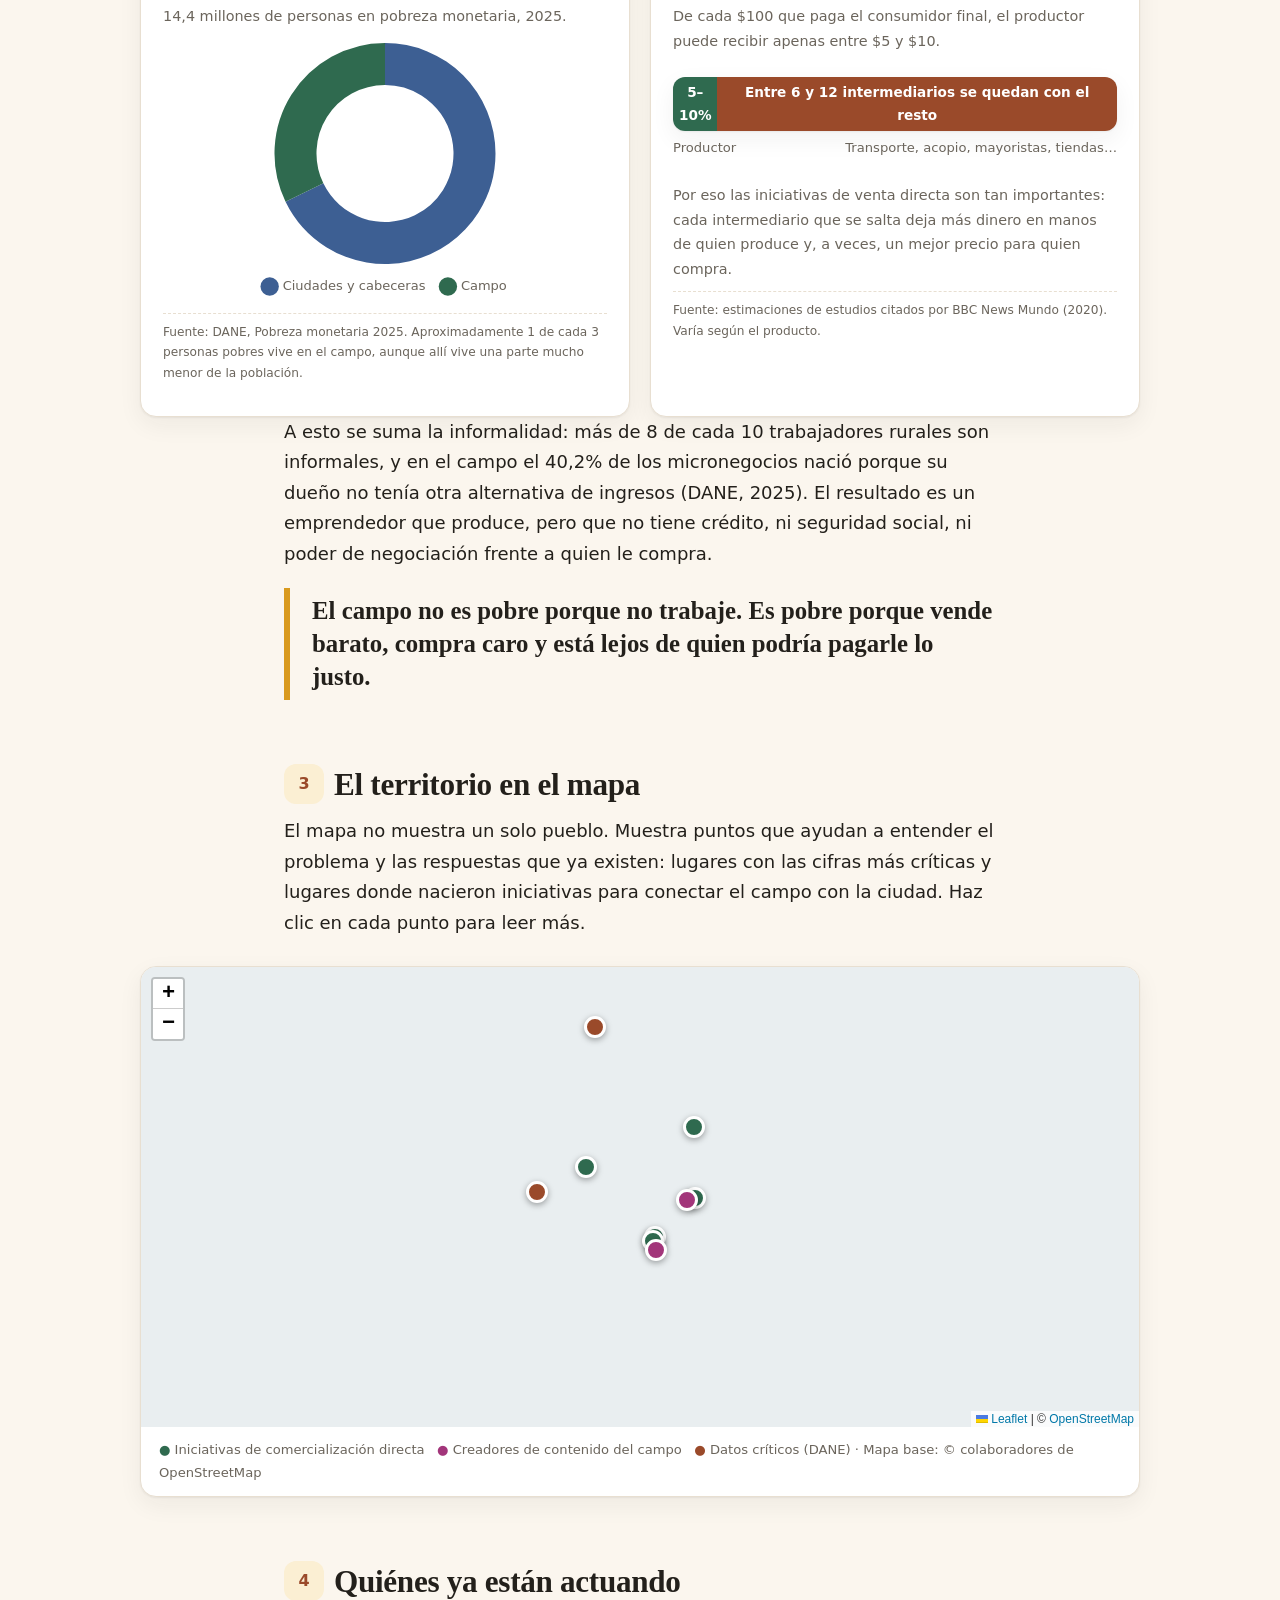
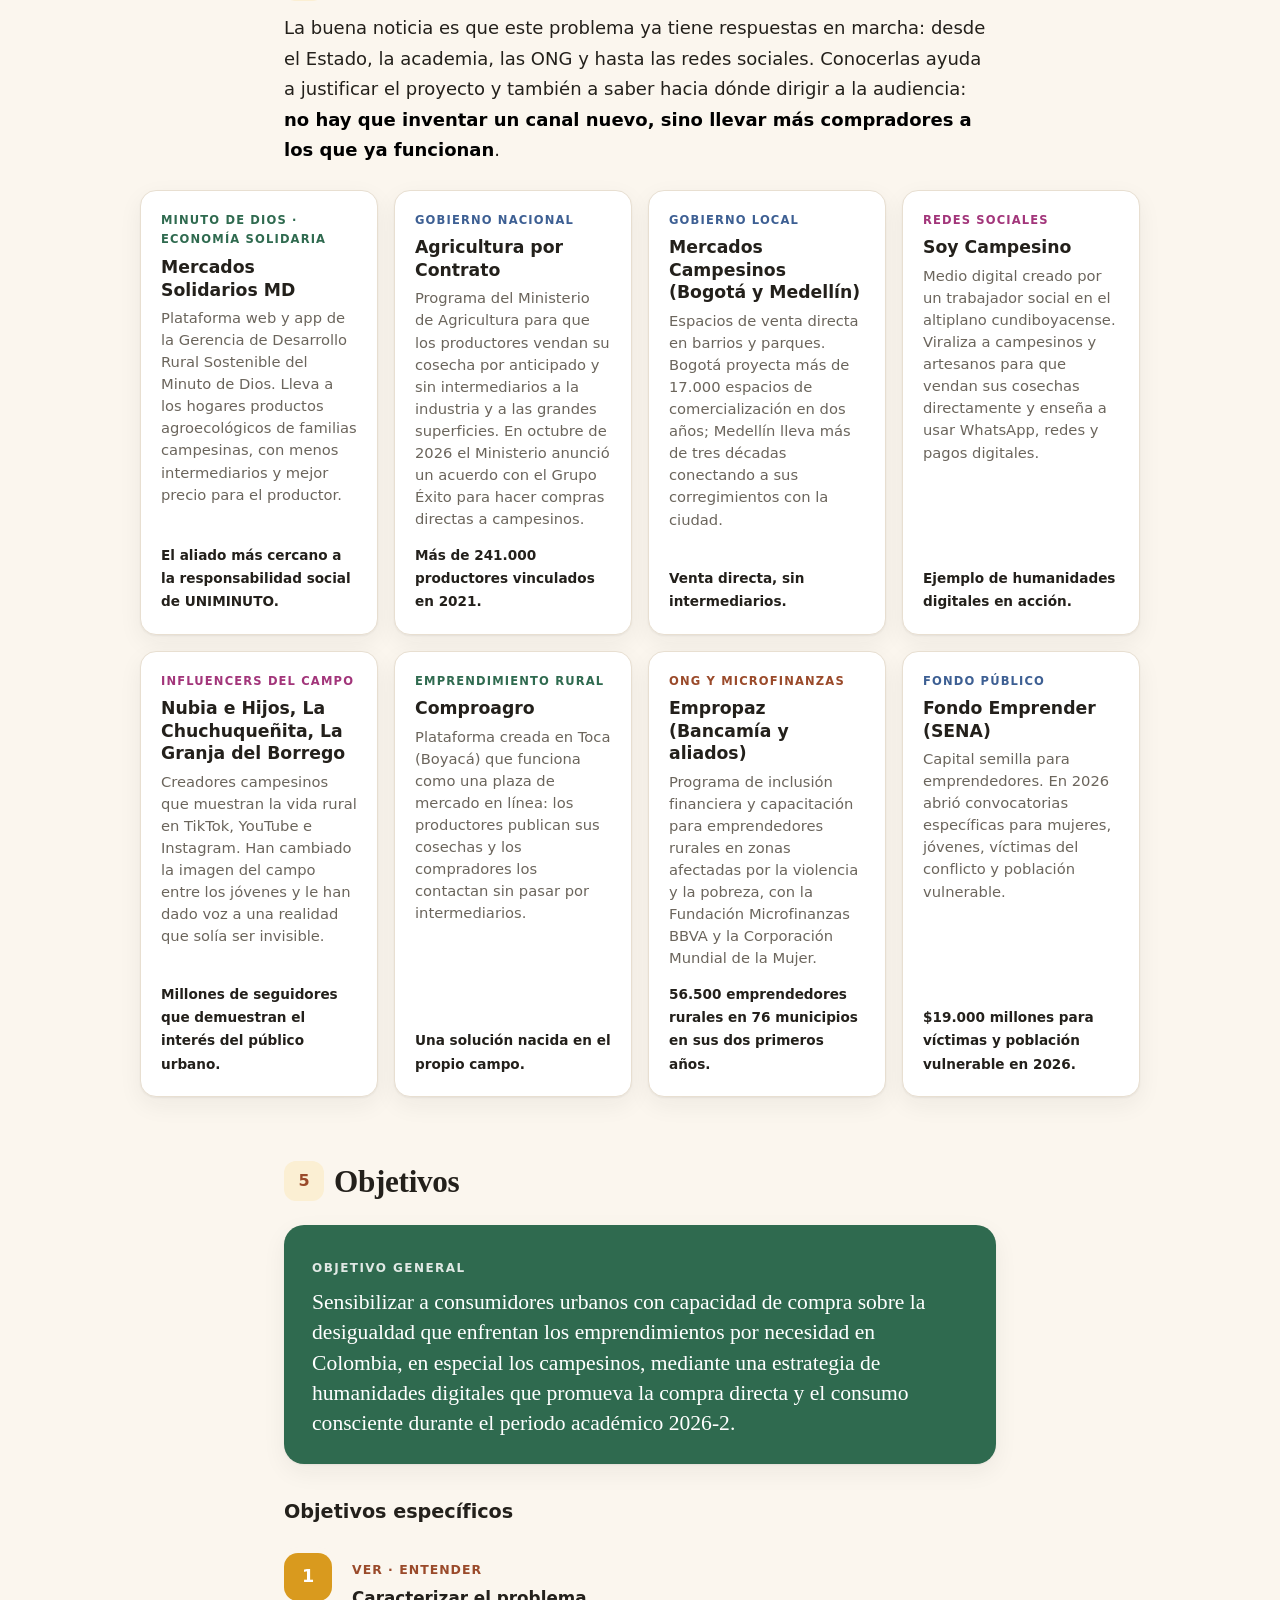
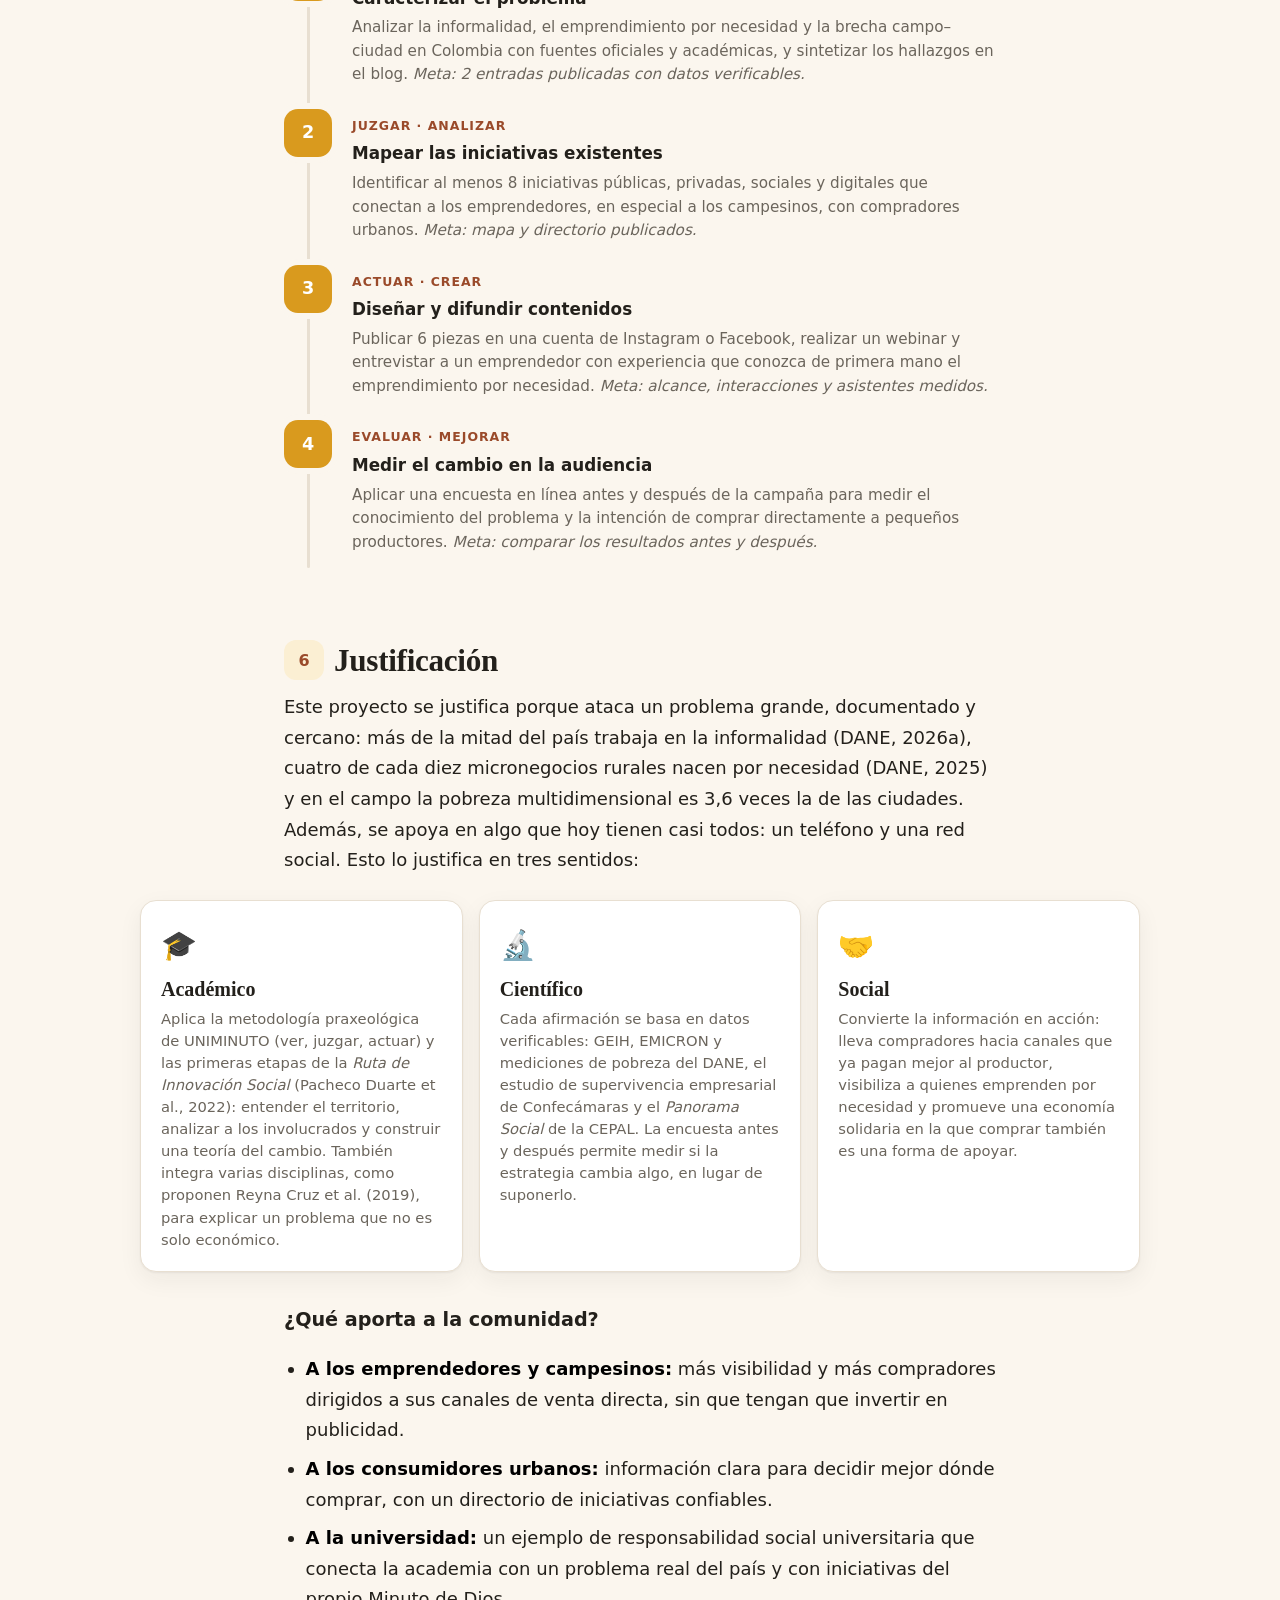
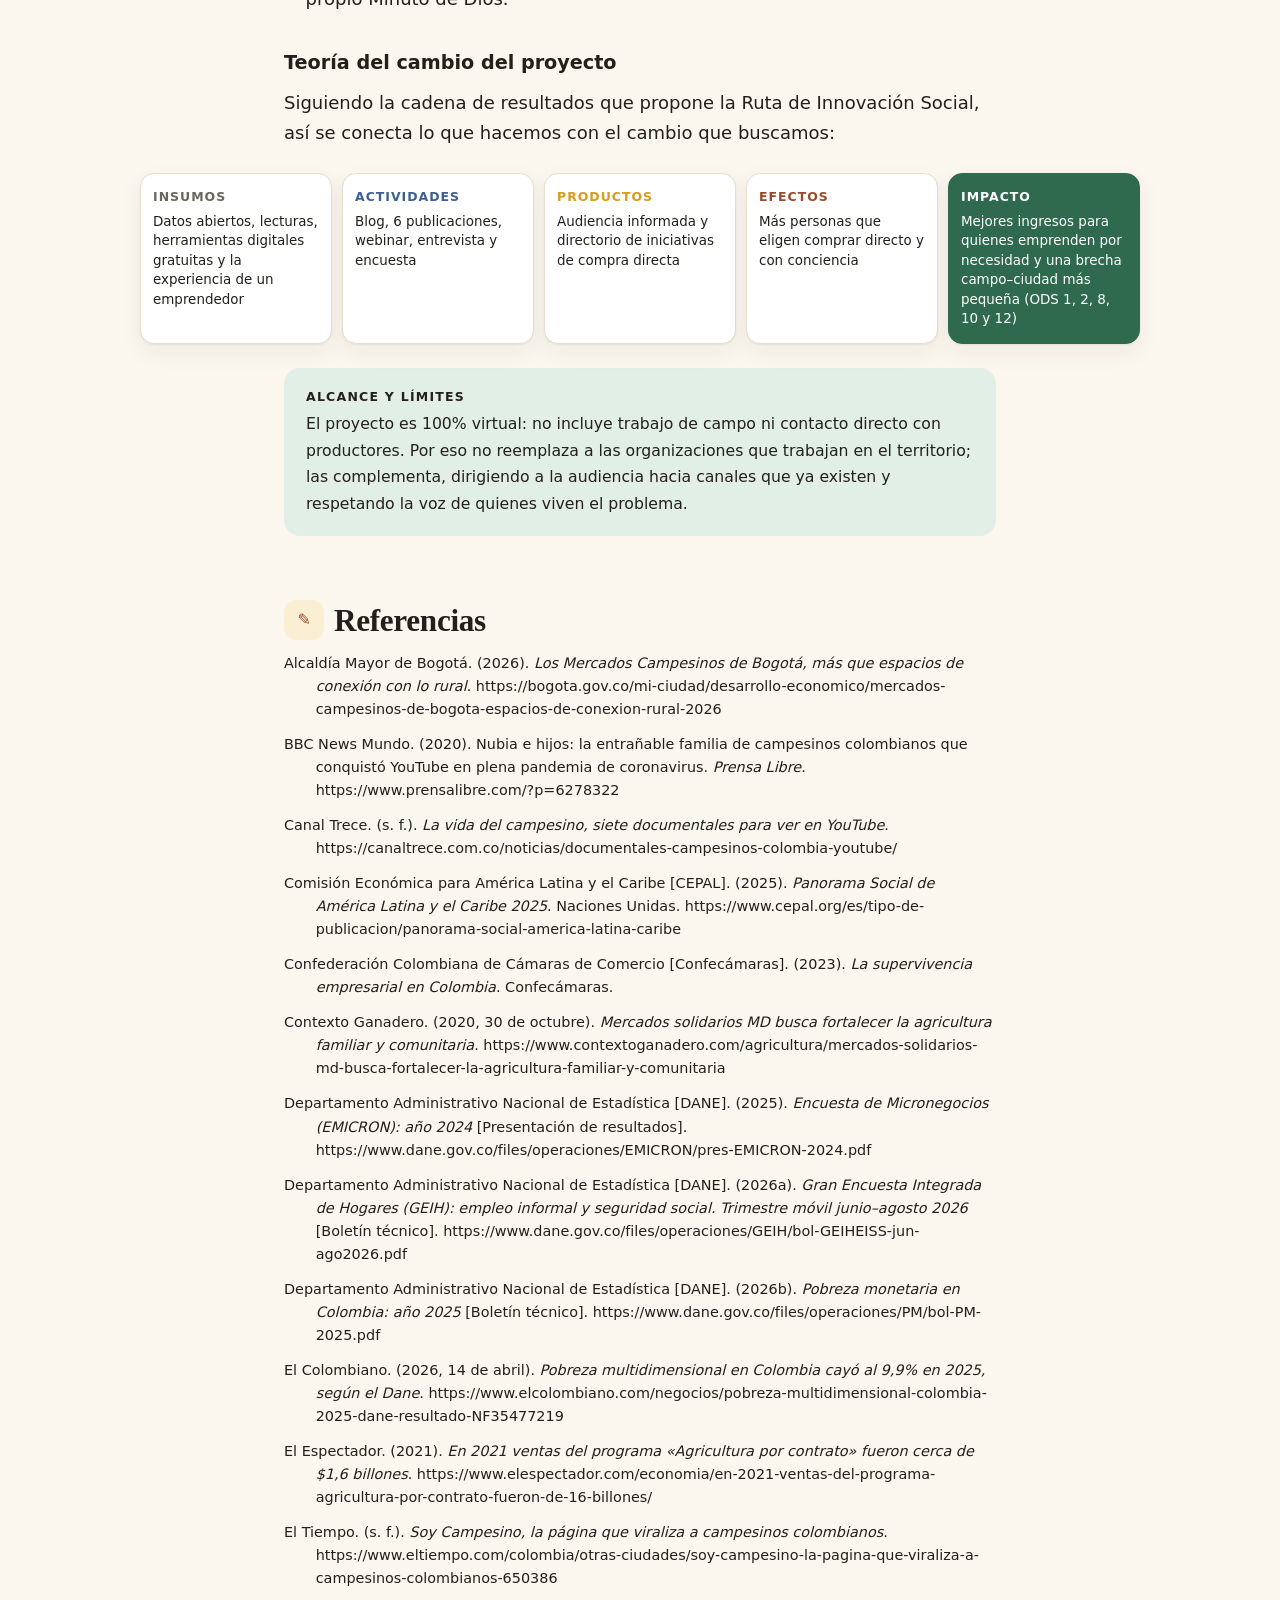
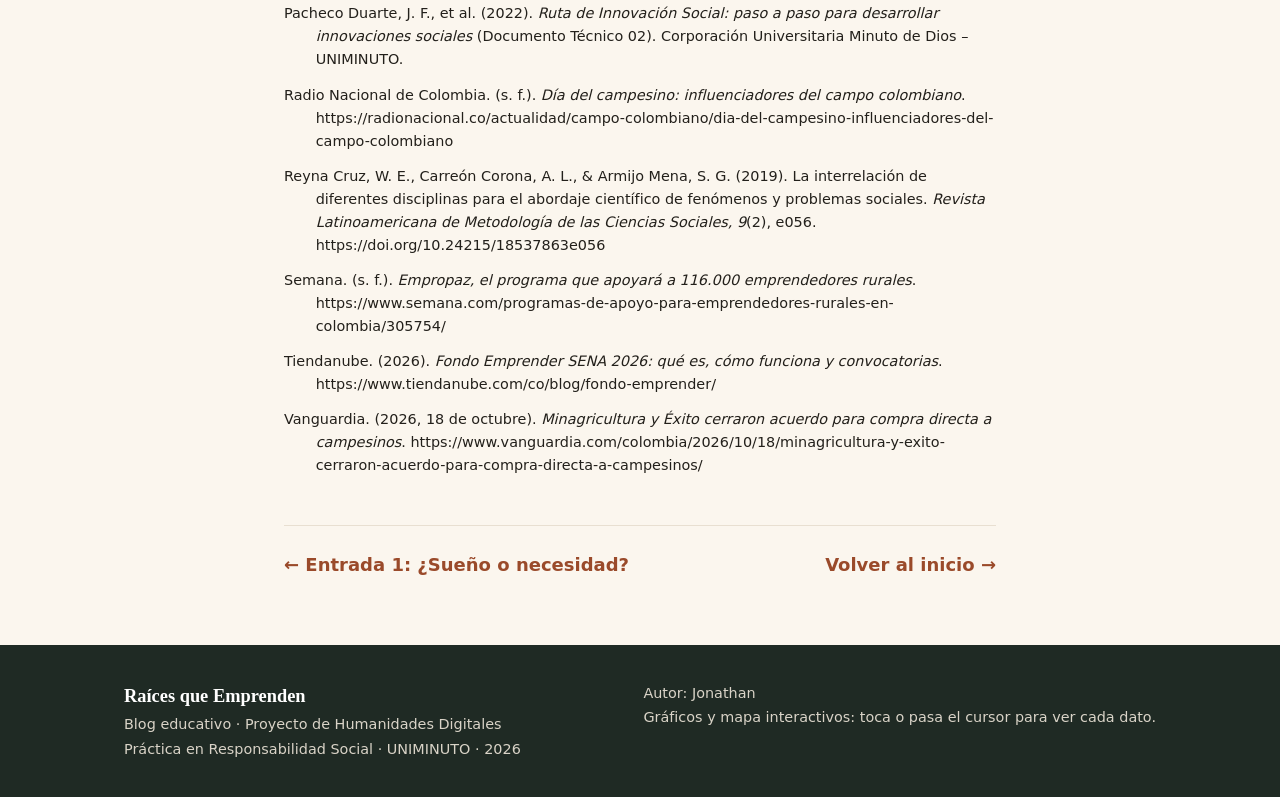
==== commit 7a884615: "add assets" ====
--- a/entrada-2.html
+++ b/entrada-2.html
@@ -115,7 +115,7 @@
     <div class="pie">
       <span style="color:#2f6a4f;font-weight:700">●</span> Iniciativas de comercialización directa &nbsp;
       <span style="color:#a2357a;font-weight:700">●</span> Creadores de contenido del campo &nbsp;
-      <span style="color:#9a4a2a;font-weight:700">●</span> Datos críticos (DANE) · Mapa base: © OpenStreetMap, © CARTO
+      <span style="color:#9a4a2a;font-weight:700">●</span> Datos críticos (DANE) · Mapa base: © colaboradores de OpenStreetMap
     </div>
   </div>
 
--- a/assets/vendor/leaflet.css
+++ b/assets/vendor/leaflet.css
@@ -0,0 +1,661 @@
+/* required styles */
+
+.leaflet-pane,
+.leaflet-tile,
+.leaflet-marker-icon,
+.leaflet-marker-shadow,
+.leaflet-tile-container,
+.leaflet-pane > svg,
+.leaflet-pane > canvas,
+.leaflet-zoom-box,
+.leaflet-image-layer,
+.leaflet-layer {
+	position: absolute;
+	left: 0;
+	top: 0;
+	}
+.leaflet-container {
+	overflow: hidden;
+	}
+.leaflet-tile,
+.leaflet-marker-icon,
+.leaflet-marker-shadow {
+	-webkit-user-select: none;
+	   -moz-user-select: none;
+	        user-select: none;
+	  -webkit-user-drag: none;
+	}
+/* Prevents IE11 from highlighting tiles in blue */
+.leaflet-tile::selection {
+	background: transparent;
+}
+/* Safari renders non-retina tile on retina better with this, but Chrome is worse */
+.leaflet-safari .leaflet-tile {
+	image-rendering: -webkit-optimize-contrast;
+	}
+/* hack that prevents hw layers "stretching" when loading new tiles */
+.leaflet-safari .leaflet-tile-container {
+	width: 1600px;
+	height: 1600px;
+	-webkit-transform-origin: 0 0;
+	}
+.leaflet-marker-icon,
+.leaflet-marker-shadow {
+	display: block;
+	}
+/* .leaflet-container svg: reset svg max-width decleration shipped in Joomla! (joomla.org) 3.x */
+/* .leaflet-container img: map is broken in FF if you have max-width: 100% on tiles */
+.leaflet-container .leaflet-overlay-pane svg {
+	max-width: none !important;
+	max-height: none !important;
+	}
+.leaflet-container .leaflet-marker-pane img,
+.leaflet-container .leaflet-shadow-pane img,
+.leaflet-container .leaflet-tile-pane img,
+.leaflet-container img.leaflet-image-layer,
+.leaflet-container .leaflet-tile {
+	max-width: none !important;
+	max-height: none !important;
+	width: auto;
+	padding: 0;
+	}
+
+.leaflet-container img.leaflet-tile {
+	/* See: https://bugs.chromium.org/p/chromium/issues/detail?id=600120 */
+	mix-blend-mode: plus-lighter;
+}
+
+.leaflet-container.leaflet-touch-zoom {
+	-ms-touch-action: pan-x pan-y;
+	touch-action: pan-x pan-y;
+	}
+.leaflet-container.leaflet-touch-drag {
+	-ms-touch-action: pinch-zoom;
+	/* Fallback for FF which doesn't support pinch-zoom */
+	touch-action: none;
+	touch-action: pinch-zoom;
+}
+.leaflet-container.leaflet-touch-drag.leaflet-touch-zoom {
+	-ms-touch-action: none;
+	touch-action: none;
+}
+.leaflet-container {
+	-webkit-tap-highlight-color: transparent;
+}
+.leaflet-container a {
+	-webkit-tap-highlight-color: rgba(51, 181, 229, 0.4);
+}
+.leaflet-tile {
+	filter: inherit;
+	visibility: hidden;
+	}
+.leaflet-tile-loaded {
+	visibility: inherit;
+	}
+.leaflet-zoom-box {
+	width: 0;
+	height: 0;
+	-moz-box-sizing: border-box;
+	     box-sizing: border-box;
+	z-index: 800;
+	}
+/* workaround for https://bugzilla.mozilla.org/show_bug.cgi?id=888319 */
+.leaflet-overlay-pane svg {
+	-moz-user-select: none;
+	}
+
+.leaflet-pane         { z-index: 400; }
+
+.leaflet-tile-pane    { z-index: 200; }
+.leaflet-overlay-pane { z-index: 400; }
+.leaflet-shadow-pane  { z-index: 500; }
+.leaflet-marker-pane  { z-index: 600; }
+.leaflet-tooltip-pane   { z-index: 650; }
+.leaflet-popup-pane   { z-index: 700; }
+
+.leaflet-map-pane canvas { z-index: 100; }
+.leaflet-map-pane svg    { z-index: 200; }
+
+.leaflet-vml-shape {
+	width: 1px;
+	height: 1px;
+	}
+.lvml {
+	behavior: url(#default#VML);
+	display: inline-block;
+	position: absolute;
+	}
+
+
+/* control positioning */
+
+.leaflet-control {
+	position: relative;
+	z-index: 800;
+	pointer-events: visiblePainted; /* IE 9-10 doesn't have auto */
+	pointer-events: auto;
+	}
+.leaflet-top,
+.leaflet-bottom {
+	position: absolute;
+	z-index: 1000;
+	pointer-events: none;
+	}
+.leaflet-top {
+	top: 0;
+	}
+.leaflet-right {
+	right: 0;
+	}
+.leaflet-bottom {
+	bottom: 0;
+	}
+.leaflet-left {
+	left: 0;
+	}
+.leaflet-control {
+	float: left;
+	clear: both;
+	}
+.leaflet-right .leaflet-control {
+	float: right;
+	}
+.leaflet-top .leaflet-control {
+	margin-top: 10px;
+	}
+.leaflet-bottom .leaflet-control {
+	margin-bottom: 10px;
+	}
+.leaflet-left .leaflet-control {
+	margin-left: 10px;
+	}
+.leaflet-right .leaflet-control {
+	margin-right: 10px;
+	}
+
+
+/* zoom and fade animations */
+
+.leaflet-fade-anim .leaflet-popup {
+	opacity: 0;
+	-webkit-transition: opacity 0.2s linear;
+	   -moz-transition: opacity 0.2s linear;
+	        transition: opacity 0.2s linear;
+	}
+.leaflet-fade-anim .leaflet-map-pane .leaflet-popup {
+	opacity: 1;
+	}
+.leaflet-zoom-animated {
+	-webkit-transform-origin: 0 0;
+	    -ms-transform-origin: 0 0;
+	        transform-origin: 0 0;
+	}
+svg.leaflet-zoom-animated {
+	will-change: transform;
+}
+
+.leaflet-zoom-anim .leaflet-zoom-animated {
+	-webkit-transition: -webkit-transform 0.25s cubic-bezier(0,0,0.25,1);
+	   -moz-transition:    -moz-transform 0.25s cubic-bezier(0,0,0.25,1);
+	        transition:         transform 0.25s cubic-bezier(0,0,0.25,1);
+	}
+.leaflet-zoom-anim .leaflet-tile,
+.leaflet-pan-anim .leaflet-tile {
+	-webkit-transition: none;
+	   -moz-transition: none;
+	        transition: none;
+	}
+
+.leaflet-zoom-anim .leaflet-zoom-hide {
+	visibility: hidden;
+	}
+
+
+/* cursors */
+
+.leaflet-interactive {
+	cursor: pointer;
+	}
+.leaflet-grab {
+	cursor: -webkit-grab;
+	cursor:    -moz-grab;
+	cursor:         grab;
+	}
+.leaflet-crosshair,
+.leaflet-crosshair .leaflet-interactive {
+	cursor: crosshair;
+	}
+.leaflet-popup-pane,
+.leaflet-control {
+	cursor: auto;
+	}
+.leaflet-dragging .leaflet-grab,
+.leaflet-dragging .leaflet-grab .leaflet-interactive,
+.leaflet-dragging .leaflet-marker-draggable {
+	cursor: move;
+	cursor: -webkit-grabbing;
+	cursor:    -moz-grabbing;
+	cursor:         grabbing;
+	}
+
+/* marker & overlays interactivity */
+.leaflet-marker-icon,
+.leaflet-marker-shadow,
+.leaflet-image-layer,
+.leaflet-pane > svg path,
+.leaflet-tile-container {
+	pointer-events: none;
+	}
+
+.leaflet-marker-icon.leaflet-interactive,
+.leaflet-image-layer.leaflet-interactive,
+.leaflet-pane > svg path.leaflet-interactive,
+svg.leaflet-image-layer.leaflet-interactive path {
+	pointer-events: visiblePainted; /* IE 9-10 doesn't have auto */
+	pointer-events: auto;
+	}
+
+/* visual tweaks */
+
+.leaflet-container {
+	background: #ddd;
+	outline-offset: 1px;
+	}
+.leaflet-container a {
+	color: #0078A8;
+	}
+.leaflet-zoom-box {
+	border: 2px dotted #38f;
+	background: rgba(255,255,255,0.5);
+	}
+
+
+/* general typography */
+.leaflet-container {
+	font-family: "Helvetica Neue", Arial, Helvetica, sans-serif;
+	font-size: 12px;
+	font-size: 0.75rem;
+	line-height: 1.5;
+	}
+
+
+/* general toolbar styles */
+
+.leaflet-bar {
+	box-shadow: 0 1px 5px rgba(0,0,0,0.65);
+	border-radius: 4px;
+	}
+.leaflet-bar a {
+	background-color: #fff;
+	border-bottom: 1px solid #ccc;
+	width: 26px;
+	height: 26px;
+	line-height: 26px;
+	display: block;
+	text-align: center;
+	text-decoration: none;
+	color: black;
+	}
+.leaflet-bar a,
+.leaflet-control-layers-toggle {
+	background-position: 50% 50%;
+	background-repeat: no-repeat;
+	display: block;
+	}
+.leaflet-bar a:hover,
+.leaflet-bar a:focus {
+	background-color: #f4f4f4;
+	}
+.leaflet-bar a:first-child {
+	border-top-left-radius: 4px;
+	border-top-right-radius: 4px;
+	}
+.leaflet-bar a:last-child {
+	border-bottom-left-radius: 4px;
+	border-bottom-right-radius: 4px;
+	border-bottom: none;
+	}
+.leaflet-bar a.leaflet-disabled {
+	cursor: default;
+	background-color: #f4f4f4;
+	color: #bbb;
+	}
+
+.leaflet-touch .leaflet-bar a {
+	width: 30px;
+	height: 30px;
+	line-height: 30px;
+	}
+.leaflet-touch .leaflet-bar a:first-child {
+	border-top-left-radius: 2px;
+	border-top-right-radius: 2px;
+	}
+.leaflet-touch .leaflet-bar a:last-child {
+	border-bottom-left-radius: 2px;
+	border-bottom-right-radius: 2px;
+	}
+
+/* zoom control */
+
+.leaflet-control-zoom-in,
+.leaflet-control-zoom-out {
+	font: bold 18px 'Lucida Console', Monaco, monospace;
+	text-indent: 1px;
+	}
+
+.leaflet-touch .leaflet-control-zoom-in, .leaflet-touch .leaflet-control-zoom-out  {
+	font-size: 22px;
+	}
+
+
+/* layers control */
+
+.leaflet-control-layers {
+	box-shadow: 0 1px 5px rgba(0,0,0,0.4);
+	background: #fff;
+	border-radius: 5px;
+	}
+.leaflet-control-layers-toggle {
+	background-image: url(images/layers.png);
+	width: 36px;
+	height: 36px;
+	}
+.leaflet-retina .leaflet-control-layers-toggle {
+	background-image: url(images/layers-2x.png);
+	background-size: 26px 26px;
+	}
+.leaflet-touch .leaflet-control-layers-toggle {
+	width: 44px;
+	height: 44px;
+	}
+.leaflet-control-layers .leaflet-control-layers-list,
+.leaflet-control-layers-expanded .leaflet-control-layers-toggle {
+	display: none;
+	}
+.leaflet-control-layers-expanded .leaflet-control-layers-list {
+	display: block;
+	position: relative;
+	}
+.leaflet-control-layers-expanded {
+	padding: 6px 10px 6px 6px;
+	color: #333;
+	background: #fff;
+	}
+.leaflet-control-layers-scrollbar {
+	overflow-y: scroll;
+	overflow-x: hidden;
+	padding-right: 5px;
+	}
+.leaflet-control-layers-selector {
+	margin-top: 2px;
+	position: relative;
+	top: 1px;
+	}
+.leaflet-control-layers label {
+	display: block;
+	font-size: 13px;
+	font-size: 1.08333em;
+	}
+.leaflet-control-layers-separator {
+	height: 0;
+	border-top: 1px solid #ddd;
+	margin: 5px -10px 5px -6px;
+	}
+
+/* Default icon URLs */
+.leaflet-default-icon-path { /* used only in path-guessing heuristic, see L.Icon.Default */
+	background-image: url(images/marker-icon.png);
+	}
+
+
+/* attribution and scale controls */
+
+.leaflet-container .leaflet-control-attribution {
+	background: #fff;
+	background: rgba(255, 255, 255, 0.8);
+	margin: 0;
+	}
+.leaflet-control-attribution,
+.leaflet-control-scale-line {
+	padding: 0 5px;
+	color: #333;
+	line-height: 1.4;
+	}
+.leaflet-control-attribution a {
+	text-decoration: none;
+	}
+.leaflet-control-attribution a:hover,
+.leaflet-control-attribution a:focus {
+	text-decoration: underline;
+	}
+.leaflet-attribution-flag {
+	display: inline !important;
+	vertical-align: baseline !important;
+	width: 1em;
+	height: 0.6669em;
+	}
+.leaflet-left .leaflet-control-scale {
+	margin-left: 5px;
+	}
+.leaflet-bottom .leaflet-control-scale {
+	margin-bottom: 5px;
+	}
+.leaflet-control-scale-line {
+	border: 2px solid #777;
+	border-top: none;
+	line-height: 1.1;
+	padding: 2px 5px 1px;
+	white-space: nowrap;
+	-moz-box-sizing: border-box;
+	     box-sizing: border-box;
+	background: rgba(255, 255, 255, 0.8);
+	text-shadow: 1px 1px #fff;
+	}
+.leaflet-control-scale-line:not(:first-child) {
+	border-top: 2px solid #777;
+	border-bottom: none;
+	margin-top: -2px;
+	}
+.leaflet-control-scale-line:not(:first-child):not(:last-child) {
+	border-bottom: 2px solid #777;
+	}
+
+.leaflet-touch .leaflet-control-attribution,
+.leaflet-touch .leaflet-control-layers,
+.leaflet-touch .leaflet-bar {
+	box-shadow: none;
+	}
+.leaflet-touch .leaflet-control-layers,
+.leaflet-touch .leaflet-bar {
+	border: 2px solid rgba(0,0,0,0.2);
+	background-clip: padding-box;
+	}
+
+
+/* popup */
+
+.leaflet-popup {
+	position: absolute;
+	text-align: center;
+	margin-bottom: 20px;
+	}
+.leaflet-popup-content-wrapper {
+	padding: 1px;
+	text-align: left;
+	border-radius: 12px;
+	}
+.leaflet-popup-content {
+	margin: 13px 24px 13px 20px;
+	line-height: 1.3;
+	font-size: 13px;
+	font-size: 1.08333em;
+	min-height: 1px;
+	}
+.leaflet-popup-content p {
+	margin: 17px 0;
+	margin: 1.3em 0;
+	}
+.leaflet-popup-tip-container {
+	width: 40px;
+	height: 20px;
+	position: absolute;
+	left: 50%;
+	margin-top: -1px;
+	margin-left: -20px;
+	overflow: hidden;
+	pointer-events: none;
+	}
+.leaflet-popup-tip {
+	width: 17px;
+	height: 17px;
+	padding: 1px;
+
+	margin: -10px auto 0;
+	pointer-events: auto;
+
+	-webkit-transform: rotate(45deg);
+	   -moz-transform: rotate(45deg);
+	    -ms-transform: rotate(45deg);
+	        transform: rotate(45deg);
+	}
+.leaflet-popup-content-wrapper,
+.leaflet-popup-tip {
+	background: white;
+	color: #333;
+	box-shadow: 0 3px 14px rgba(0,0,0,0.4);
+	}
+.leaflet-container a.leaflet-popup-close-button {
+	position: absolute;
+	top: 0;
+	right: 0;
+	border: none;
+	text-align: center;
+	width: 24px;
+	height: 24px;
+	font: 16px/24px Tahoma, Verdana, sans-serif;
+	color: #757575;
+	text-decoration: none;
+	background: transparent;
+	}
+.leaflet-container a.leaflet-popup-close-button:hover,
+.leaflet-container a.leaflet-popup-close-button:focus {
+	color: #585858;
+	}
+.leaflet-popup-scrolled {
+	overflow: auto;
+	}
+
+.leaflet-oldie .leaflet-popup-content-wrapper {
+	-ms-zoom: 1;
+	}
+.leaflet-oldie .leaflet-popup-tip {
+	width: 24px;
+	margin: 0 auto;
+
+	-ms-filter: "progid:DXImageTransform.Microsoft.Matrix(M11=0.70710678, M12=0.70710678, M21=-0.70710678, M22=0.70710678)";
+	filter: progid:DXImageTransform.Microsoft.Matrix(M11=0.70710678, M12=0.70710678, M21=-0.70710678, M22=0.70710678);
+	}
+
+.leaflet-oldie .leaflet-control-zoom,
+.leaflet-oldie .leaflet-control-layers,
+.leaflet-oldie .leaflet-popup-content-wrapper,
+.leaflet-oldie .leaflet-popup-tip {
+	border: 1px solid #999;
+	}
+
+
+/* div icon */
+
+.leaflet-div-icon {
+	background: #fff;
+	border: 1px solid #666;
+	}
+
+
+/* Tooltip */
+/* Base styles for the element that has a tooltip */
+.leaflet-tooltip {
+	position: absolute;
+	padding: 6px;
+	background-color: #fff;
+	border: 1px solid #fff;
+	border-radius: 3px;
+	color: #222;
+	white-space: nowrap;
+	-webkit-user-select: none;
+	-moz-user-select: none;
+	-ms-user-select: none;
+	user-select: none;
+	pointer-events: none;
+	box-shadow: 0 1px 3px rgba(0,0,0,0.4);
+	}
+.leaflet-tooltip.leaflet-interactive {
+	cursor: pointer;
+	pointer-events: auto;
+	}
+.leaflet-tooltip-top:before,
+.leaflet-tooltip-bottom:before,
+.leaflet-tooltip-left:before,
+.leaflet-tooltip-right:before {
+	position: absolute;
+	pointer-events: none;
+	border: 6px solid transparent;
+	background: transparent;
+	content: "";
+	}
+
+/* Directions */
+
+.leaflet-tooltip-bottom {
+	margin-top: 6px;
+}
+.leaflet-tooltip-top {
+	margin-top: -6px;
+}
+.leaflet-tooltip-bottom:before,
+.leaflet-tooltip-top:before {
+	left: 50%;
+	margin-left: -6px;
+	}
+.leaflet-tooltip-top:before {
+	bottom: 0;
+	margin-bottom: -12px;
+	border-top-color: #fff;
+	}
+.leaflet-tooltip-bottom:before {
+	top: 0;
+	margin-top: -12px;
+	margin-left: -6px;
+	border-bottom-color: #fff;
+	}
+.leaflet-tooltip-left {
+	margin-left: -6px;
+}
+.leaflet-tooltip-right {
+	margin-left: 6px;
+}
+.leaflet-tooltip-left:before,
+.leaflet-tooltip-right:before {
+	top: 50%;
+	margin-top: -6px;
+	}
+.leaflet-tooltip-left:before {
+	right: 0;
+	margin-right: -12px;
+	border-left-color: #fff;
+	}
+.leaflet-tooltip-right:before {
+	left: 0;
+	margin-left: -12px;
+	border-right-color: #fff;
+	}
+
+/* Printing */
+
+@media print {
+	/* Prevent printers from removing background-images of controls. */
+	.leaflet-control {
+		-webkit-print-color-adjust: exact;
+		print-color-adjust: exact;
+		}
+	}
--- a/assets/css/styles.css
+++ b/assets/css/styles.css
@@ -0,0 +1,352 @@
+/* ==========================================================
+   Raíces que Emprenden — plantilla del blog
+   Paleta: campo (verde), ciudad (azul), tierra (terracota), maíz (dorado)
+   ========================================================== */
+:root {
+  --crema: #fbf6ee;
+  --papel: #ffffff;
+  --tinta: #23201b;
+  --gris: #6b655c;
+  --linea: #e8dfd1;
+  --tierra: #9a4a2a;
+  --tierra-suave: #f4e3d8;
+  --maiz: #d99a1e;
+  --maiz-suave: #fbefd3;
+  --campo: #2f6a4f;
+  --campo-suave: #e2efe7;
+  --ciudad: #3d5f93;
+  --ciudad-suave: #e3eaf5;
+  --radio: 16px;
+  --sombra: 0 1px 2px rgba(35, 32, 27, .06), 0 8px 24px rgba(35, 32, 27, .06);
+  --ancho: 760px;
+  --ancho-amplio: 1080px;
+  --display: "Fraunces", Georgia, "Times New Roman", serif;
+  --texto: "Inter", system-ui, -apple-system, "Segoe UI", Roboto, sans-serif;
+}
+
+* { box-sizing: border-box; }
+html { scroll-behavior: smooth; }
+body {
+  margin: 0;
+  background: var(--crema);
+  color: var(--tinta);
+  font-family: var(--texto);
+  font-size: 18px;
+  line-height: 1.7;
+  -webkit-font-smoothing: antialiased;
+}
+img, svg { max-width: 100%; display: block; }
+a { color: var(--tierra); text-underline-offset: 3px; }
+a:hover { color: var(--campo); }
+
+/* ---------- Barra superior ---------- */
+.topbar {
+  position: sticky; top: 0; z-index: 1000;
+  background: rgba(251, 246, 238, .92);
+  backdrop-filter: blur(8px);
+  border-bottom: 1px solid var(--linea);
+}
+.topbar-inner {
+  max-width: var(--ancho-amplio); margin: 0 auto; padding: 12px 24px;
+  display: flex; align-items: center; justify-content: space-between; gap: 16px;
+}
+.marca { display: flex; align-items: center; gap: 10px; text-decoration: none; color: var(--tinta); }
+.marca-logo { width: 34px; height: 34px; }
+.marca-nombre { font-family: var(--display); font-weight: 700; font-size: 1.15rem; letter-spacing: -.01em; }
+.nav { display: flex; gap: 6px; flex-wrap: wrap; }
+.nav a {
+  text-decoration: none; color: var(--gris); font-size: .9rem; font-weight: 500;
+  padding: 6px 12px; border-radius: 999px;
+}
+.nav a:hover, .nav a[aria-current="page"] { background: var(--campo-suave); color: var(--campo); }
+
+/* ---------- Portada (hero) ---------- */
+.hero {
+  position: relative; overflow: hidden;
+  background: linear-gradient(180deg, #f6ead7 0%, var(--crema) 100%);
+  border-bottom: 1px solid var(--linea);
+}
+.hero-inner {
+  max-width: var(--ancho-amplio); margin: 0 auto; padding: 72px 24px 56px;
+  display: grid; grid-template-columns: 1.1fr .9fr; gap: 40px; align-items: center;
+}
+.eyebrow {
+  display: inline-block; font-size: .78rem; font-weight: 700; letter-spacing: .12em; text-transform: uppercase;
+  color: var(--tierra); background: var(--tierra-suave); padding: 4px 12px; border-radius: 999px;
+}
+.hero h1 {
+  font-family: var(--display); font-weight: 800; font-size: clamp(2.4rem, 5vw, 3.8rem);
+  line-height: 1.05; letter-spacing: -.02em; margin: 18px 0 16px;
+}
+.hero h1 em { font-style: italic; color: var(--campo); }
+.hero p.lead { font-size: 1.2rem; color: var(--gris); max-width: 34em; margin: 0 0 24px; }
+.hero-art { width: 100%; }
+.chips { display: flex; flex-wrap: wrap; gap: 8px; }
+.chip {
+  font-size: .82rem; font-weight: 600; padding: 6px 12px; border-radius: 999px;
+  background: var(--papel); border: 1px solid var(--linea); color: var(--gris);
+}
+
+/* ---------- Encabezado de entrada ---------- */
+.post-header { max-width: var(--ancho-amplio); margin: 0 auto; padding: 56px 24px 24px; }
+.post-header .meta { color: var(--gris); font-size: .92rem; margin-top: 12px; }
+.post-header h1 {
+  font-family: var(--display); font-weight: 800; font-size: clamp(2.2rem, 4.6vw, 3.4rem);
+  line-height: 1.08; letter-spacing: -.02em; margin: 14px 0 10px; max-width: 18em;
+}
+.post-header .subtitulo { font-size: 1.25rem; color: var(--gris); max-width: 36em; margin: 0; }
+.portada-entrada {
+  max-width: var(--ancho-amplio); margin: 8px auto 0; padding: 0 24px;
+}
+.portada-entrada figure { margin: 0; border-radius: var(--radio); overflow: hidden; box-shadow: var(--sombra); background: var(--papel); }
+.portada-entrada figcaption { font-size: .82rem; color: var(--gris); padding: 10px 16px; }
+
+/* ---------- Cuerpo ---------- */
+.contenido { max-width: var(--ancho); margin: 0 auto; padding: 24px 24px 64px; }
+.contenido h2 {
+  font-family: var(--display); font-weight: 700; font-size: 1.95rem; line-height: 1.2;
+  letter-spacing: -.01em; margin: 64px 0 12px; scroll-margin-top: 80px;
+}
+.contenido h2 .num {
+  display: inline-grid; place-items: center; width: 40px; height: 40px; margin-right: 10px;
+  border-radius: 12px; background: var(--maiz-suave); color: var(--tierra);
+  font-family: var(--texto); font-size: 1rem; font-weight: 800; vertical-align: 6px;
+}
+.contenido h3 { font-size: 1.2rem; margin: 32px 0 8px; }
+.contenido p { margin: 0 0 18px; }
+.contenido ul, .contenido ol { padding-left: 1.2em; }
+.contenido li { margin-bottom: 8px; }
+.contenido strong { color: #000; }
+
+.contenido .amplio { width: min(1000px, calc(100vw - 48px)); max-width: none !important; margin-left: 50%; margin-right: 0; transform: translateX(-50%); }
+
+/* Índice */
+.indice {
+  background: var(--papel); border: 1px solid var(--linea); border-radius: var(--radio);
+  padding: 18px 22px; margin: 8px 0 24px; box-shadow: var(--sombra);
+}
+.indice strong { font-size: .8rem; letter-spacing: .1em; text-transform: uppercase; color: var(--gris); }
+.indice ol { margin: 8px 0 0; columns: 2; column-gap: 32px; font-size: .95rem; }
+.indice a { color: var(--tinta); text-decoration: none; }
+.indice a:hover { color: var(--tierra); }
+
+/* Destacado / cita */
+.destacado {
+  font-family: var(--display); font-size: 1.55rem; line-height: 1.35; font-weight: 600;
+  border-left: 6px solid var(--maiz); padding: 6px 0 6px 22px; margin: 36px 0; color: var(--tinta);
+}
+.nota {
+  background: var(--campo-suave); border-radius: var(--radio); padding: 18px 22px; margin: 24px 0;
+  font-size: .98rem;
+}
+.nota.tierra { background: var(--tierra-suave); }
+.nota.maiz { background: var(--maiz-suave); }
+.nota b.titulo { display: block; font-size: .78rem; letter-spacing: .1em; text-transform: uppercase; margin-bottom: 4px; }
+
+/* ---------- Cifras grandes ---------- */
+.cifras { display: grid; grid-template-columns: repeat(auto-fit, minmax(190px, 1fr)); gap: 16px; margin: 28px 0; }
+.cifra {
+  background: var(--papel); border: 1px solid var(--linea); border-radius: var(--radio);
+  padding: 20px; box-shadow: var(--sombra); position: relative; overflow: hidden;
+}
+.cifra::before { content: ""; position: absolute; inset: 0 auto 0 0; width: 6px; background: var(--maiz); }
+.cifra.campo::before { background: var(--campo); }
+.cifra.ciudad::before { background: var(--ciudad); }
+.cifra.tierra::before { background: var(--tierra); }
+.cifra .valor { font-family: var(--display); font-weight: 800; font-size: 2.6rem; line-height: 1; letter-spacing: -.02em; }
+.cifra.campo .valor { color: var(--campo); }
+.cifra.ciudad .valor { color: var(--ciudad); }
+.cifra.tierra .valor { color: var(--tierra); }
+.cifra .etiqueta { font-size: .92rem; color: var(--tinta); margin-top: 8px; line-height: 1.4; }
+.cifra .fuente { font-size: .74rem; color: var(--gris); margin-top: 8px; }
+
+/* ---------- Gráficos ---------- */
+.grafico {
+  background: var(--papel); border: 1px solid var(--linea); border-radius: var(--radio);
+  padding: 22px 22px 14px; margin: 28px 0; box-shadow: var(--sombra);
+}
+.grafico h4 { margin: 0; font-size: 1.05rem; }
+.grafico .bajada { margin: 4px 0 14px; color: var(--gris); font-size: .9rem; }
+.grafico .lienzo { position: relative; height: 320px; }
+.grafico .lienzo.bajo { height: 260px; }
+.grafico .fuente { font-size: .76rem; color: var(--gris); margin-top: 10px; border-top: 1px dashed var(--linea); padding-top: 8px; }
+.leyenda { display: flex; flex-wrap: wrap; gap: 14px; font-size: .85rem; color: var(--gris); margin-bottom: 8px; }
+.leyenda span::before { content: ""; display: inline-block; width: 12px; height: 12px; border-radius: 3px; margin-right: 6px; vertical-align: -1px; background: currentColor; }
+.leyenda .l-campo { color: var(--campo); }
+.leyenda .l-ciudad { color: var(--ciudad); }
+.leyenda .l-nacional { color: var(--maiz); }
+.leyenda span { color: var(--gris); }
+.leyenda span.l-campo::before { background: var(--campo); }
+.leyenda span.l-ciudad::before { background: var(--ciudad); }
+.leyenda span.l-nacional::before { background: var(--maiz); }
+.leyenda span.l-tierra::before { background: var(--tierra); }
+.dos-col { display: grid; grid-template-columns: 1fr 1fr; gap: 20px; }
+.dos-col .grafico { margin: 0; }
+
+/* ---------- Cadena causal (círculo vicioso) ---------- */
+.cadena { display: grid; grid-template-columns: repeat(5, 1fr); gap: 0; margin: 28px 0; counter-reset: paso; }
+.eslabon {
+  position: relative; background: var(--papel); border: 1px solid var(--linea); border-radius: var(--radio);
+  padding: 16px 14px; margin: 0 10px; box-shadow: var(--sombra); text-align: center; font-size: .9rem; line-height: 1.4;
+}
+.eslabon .ico { font-size: 1.8rem; display: block; margin-bottom: 6px; }
+.eslabon b { display: block; font-size: .95rem; margin-bottom: 4px; }
+.eslabon:not(:last-child)::after {
+  content: "→"; position: absolute; right: -18px; top: 50%; transform: translateY(-50%);
+  color: var(--tierra); font-weight: 800; font-size: 1.3rem; z-index: 2;
+}
+.cadena-retorno { text-align: center; font-size: .88rem; color: var(--tierra); font-weight: 600; margin-top: -12px; }
+
+/* ---------- Tarjetas ---------- */
+.tarjetas { display: grid; grid-template-columns: repeat(auto-fit, minmax(230px, 1fr)); gap: 16px; margin: 24px 0; }
+.tarjeta {
+  background: var(--papel); border: 1px solid var(--linea); border-radius: var(--radio);
+  padding: 20px; box-shadow: var(--sombra); display: flex; flex-direction: column; gap: 6px;
+}
+.tarjeta .tipo { font-size: .72rem; font-weight: 700; letter-spacing: .1em; text-transform: uppercase; color: var(--campo); }
+.tarjeta .tipo.ong { color: var(--tierra); }
+.tarjeta .tipo.gob { color: var(--ciudad); }
+.tarjeta .tipo.red { color: #a2357a; }
+.tarjeta h4 { margin: 0; font-size: 1.08rem; line-height: 1.3; }
+.tarjeta p { margin: 0; font-size: .92rem; color: var(--gris); line-height: 1.5; }
+.tarjeta .dato { margin-top: auto; padding-top: 8px; font-size: .85rem; font-weight: 600; color: var(--tinta); }
+
+/* Tarjetas de entradas (portada) */
+.entradas { max-width: var(--ancho-amplio); margin: 0 auto; padding: 48px 24px; display: grid; grid-template-columns: 1fr 1fr; gap: 24px; }
+.entrada-card {
+  background: var(--papel); border: 1px solid var(--linea); border-radius: 20px; overflow: hidden;
+  box-shadow: var(--sombra); text-decoration: none; color: var(--tinta); display: flex; flex-direction: column;
+  transition: transform .2s ease, box-shadow .2s ease;
+}
+.entrada-card:hover { transform: translateY(-3px); box-shadow: 0 2px 4px rgba(0,0,0,.06), 0 16px 40px rgba(0,0,0,.1); color: var(--tinta); }
+.entrada-card .img { aspect-ratio: 16 / 8; background: var(--campo-suave); }
+.entrada-card .img svg { width: 100%; height: 100%; }
+.entrada-card .cuerpo { padding: 22px 24px 26px; }
+.entrada-card .num { font-size: .78rem; font-weight: 700; letter-spacing: .12em; color: var(--tierra); text-transform: uppercase; }
+.entrada-card h3 { font-family: var(--display); font-size: 1.6rem; line-height: 1.15; margin: 8px 0 8px; }
+.entrada-card p { margin: 0; color: var(--gris); font-size: .98rem; }
+.entrada-card .leer { margin-top: 14px; font-weight: 700; color: var(--campo); font-size: .95rem; }
+
+/* Sección "sobre el proyecto" */
+.sobre { max-width: var(--ancho-amplio); margin: 0 auto; padding: 8px 24px 56px; display: grid; grid-template-columns: repeat(3, 1fr); gap: 18px; }
+.sobre .tarjeta h4 { font-family: var(--display); font-size: 1.25rem; }
+
+/* ---------- Ver · Juzgar · Actuar ---------- */
+.vja { display: grid; grid-template-columns: repeat(3, 1fr); gap: 16px; margin: 24px 0; }
+.vja .paso { border-radius: var(--radio); padding: 20px; }
+.vja .paso:nth-child(1) { background: var(--ciudad-suave); }
+.vja .paso:nth-child(2) { background: var(--maiz-suave); }
+.vja .paso:nth-child(3) { background: var(--campo-suave); }
+.vja .paso b { font-family: var(--display); font-size: 1.35rem; display: block; margin-bottom: 4px; }
+.vja .paso p { font-size: .92rem; margin: 0; line-height: 1.5; }
+
+/* ---------- Disciplinas ---------- */
+.disciplinas { display: grid; grid-template-columns: repeat(auto-fit, minmax(150px, 1fr)); gap: 12px; margin: 20px 0; }
+.disciplina { background: var(--papel); border: 1px solid var(--linea); border-radius: 14px; padding: 14px; text-align: center; font-size: .88rem; line-height: 1.4; }
+.disciplina .ico { font-size: 1.6rem; display: block; }
+.disciplina b { display: block; margin: 4px 0 2px; font-size: .95rem; }
+
+/* ---------- Problemáticas (guía multidimensional) ---------- */
+.problemas { display: grid; grid-template-columns: 1fr 1fr; gap: 18px; margin: 24px 0; }
+.problema { background: var(--papel); border-radius: var(--radio); border: 1px solid var(--linea); box-shadow: var(--sombra); overflow: hidden; }
+.problema .cab { padding: 16px 20px; color: #fff; }
+.problema.p1 .cab { background: var(--ciudad); }
+.problema.p2 .cab { background: var(--campo); }
+.problema .cab small { font-size: .74rem; font-weight: 700; letter-spacing: .12em; text-transform: uppercase; opacity: .85; }
+.problema .cab h4 { margin: 2px 0 0; font-size: 1.15rem; line-height: 1.3; }
+.problema dl { margin: 0; padding: 14px 20px 18px; font-size: .9rem; line-height: 1.5; }
+.problema dt { font-weight: 700; margin-top: 10px; }
+.problema dd { margin: 2px 0 0; color: var(--gris); }
+
+/* ---------- Mapa ---------- */
+.mapa-wrap { background: var(--papel); border: 1px solid var(--linea); border-radius: var(--radio); box-shadow: var(--sombra); overflow: hidden; margin: 28px 0; }
+#mapa { height: 460px; background: #e9eef0; }
+.mapa-wrap .pie { padding: 12px 18px; font-size: .82rem; color: var(--gris); }
+.leaflet-popup-content { font-family: var(--texto); font-size: .9rem; line-height: 1.45; }
+.leaflet-popup-content b { font-size: .98rem; }
+
+/* ---------- Galería ilustrada ---------- */
+.galeria { display: grid; grid-template-columns: repeat(3, 1fr); gap: 14px; margin: 24px 0; }
+.galeria figure { margin: 0; background: var(--papel); border-radius: var(--radio); overflow: hidden; border: 1px solid var(--linea); box-shadow: var(--sombra); }
+.galeria figure svg { width: 100%; height: auto; aspect-ratio: 4 / 3; }
+.galeria figcaption { font-size: .82rem; color: var(--gris); padding: 10px 12px; line-height: 1.4; }
+
+/* ---------- Cadena del precio ---------- */
+.precio { margin: 24px 0; }
+.precio .barra { display: flex; height: 54px; border-radius: 12px; overflow: hidden; box-shadow: var(--sombra); }
+.precio .barra div { display: grid; place-items: center; color: #fff; font-weight: 700; font-size: .85rem; text-align: center; padding: 0 6px; }
+.precio .p-campesino { background: var(--campo); width: 10%; }
+.precio .p-inter { background: var(--tierra); flex: 1; }
+.precio .rotulos { display: flex; justify-content: space-between; font-size: .82rem; color: var(--gris); margin-top: 6px; }
+
+/* ---------- Objetivos (línea de tiempo) ---------- */
+.objetivo-general {
+  background: var(--campo); color: #fff; border-radius: 20px; padding: 26px 28px; margin: 24px 0;
+  box-shadow: var(--sombra);
+}
+.objetivo-general small { font-size: .75rem; font-weight: 700; letter-spacing: .12em; text-transform: uppercase; opacity: .85; }
+.objetivo-general p { font-family: var(--display); font-size: 1.35rem; line-height: 1.4; margin: 6px 0 0; color: #fff; }
+.linea-tiempo { list-style: none; padding: 0 !important; margin: 24px 0; position: relative; }
+.linea-tiempo::before { content: ""; position: absolute; left: 23px; top: 8px; bottom: 8px; width: 3px; background: var(--linea); border-radius: 3px; }
+.linea-tiempo li { position: relative; padding: 0 0 22px 68px; margin: 0; }
+.linea-tiempo .n {
+  position: absolute; left: 0; top: 0; width: 48px; height: 48px; border-radius: 14px;
+  display: grid; place-items: center; background: var(--maiz); color: #fff; font-weight: 800; font-size: 1.1rem;
+  box-shadow: 0 0 0 6px var(--crema);
+}
+.linea-tiempo b { display: block; font-size: 1.05rem; }
+.linea-tiempo span.etapa { font-size: .78rem; font-weight: 700; letter-spacing: .08em; text-transform: uppercase; color: var(--tierra); }
+.linea-tiempo p { margin: 4px 0 0; font-size: .95rem; color: var(--gris); line-height: 1.55; }
+
+/* ---------- Teoría del cambio ---------- */
+.tdc { display: grid; grid-template-columns: repeat(5, 1fr); gap: 10px; margin: 24px 0; }
+.tdc div { border-radius: 14px; padding: 14px 12px; font-size: .84rem; line-height: 1.45; background: var(--papel); border: 1px solid var(--linea); box-shadow: var(--sombra); }
+.tdc div b { display: block; font-size: .78rem; letter-spacing: .08em; text-transform: uppercase; margin-bottom: 6px; }
+.tdc div:nth-child(1) b { color: var(--gris); }
+.tdc div:nth-child(2) b { color: var(--ciudad); }
+.tdc div:nth-child(3) b { color: var(--maiz); }
+.tdc div:nth-child(4) b { color: var(--tierra); }
+.tdc div:nth-child(5) { background: var(--campo); color: #fff; border-color: var(--campo); }
+.tdc div:nth-child(5) b { color: #fff; }
+
+/* ---------- Justificación ---------- */
+.justif { display: grid; grid-template-columns: repeat(3, 1fr); gap: 16px; margin: 24px 0; }
+.justif .tarjeta h4 { font-family: var(--display); font-size: 1.25rem; }
+.justif .tarjeta .ico { font-size: 1.8rem; }
+
+/* ---------- Video ---------- */
+.video { position: relative; aspect-ratio: 16 / 9; border-radius: var(--radio); overflow: hidden; box-shadow: var(--sombra); background: #000; margin: 24px 0 8px; }
+.video iframe { position: absolute; inset: 0; width: 100%; height: 100%; border: 0; }
+.video-pie { font-size: .82rem; color: var(--gris); margin-bottom: 24px; }
+
+/* ---------- Referencias ---------- */
+.referencias { font-size: .9rem; line-height: 1.6; }
+.referencias p { padding-left: 2.2em; text-indent: -2.2em; margin: 0 0 12px; word-break: break-word; }
+
+/* ---------- Navegación entre entradas ---------- */
+.siguiente { display: flex; justify-content: space-between; gap: 16px; margin-top: 48px; padding-top: 24px; border-top: 1px solid var(--linea); }
+.siguiente a { text-decoration: none; font-weight: 700; }
+
+/* ---------- Pie ---------- */
+.pie-sitio { background: #1f2a24; color: #d9d3c7; }
+.pie-sitio .in { max-width: var(--ancho-amplio); margin: 0 auto; padding: 36px 24px; display: flex; justify-content: space-between; gap: 24px; flex-wrap: wrap; font-size: .9rem; }
+.pie-sitio b { color: #fff; font-family: var(--display); font-size: 1.15rem; }
+.pie-sitio a { color: #f0c36a; }
+
+/* ---------- Responsivo ---------- */
+@media (max-width: 880px) {
+  body { font-size: 17px; }
+  .hero-inner { grid-template-columns: 1fr; padding-top: 48px; }
+  .entradas, .sobre, .problemas, .dos-col, .justif, .vja, .galeria { grid-template-columns: 1fr; }
+  .cadena { grid-template-columns: 1fr; gap: 22px; }
+  .eslabon { margin: 0; }
+  .eslabon:not(:last-child)::after { content: "↓"; right: 50%; top: auto; bottom: -24px; transform: translateX(50%); }
+  .tdc { grid-template-columns: 1fr; }
+  .indice ol { columns: 1; }
+  .nav a { padding: 4px 8px; font-size: .82rem; }
+  .marca-nombre { font-size: 1rem; }
+}
+@media print {
+  .topbar, .siguiente { display: none; }
+  .grafico, .cifra, .tarjeta { box-shadow: none; }
+}
